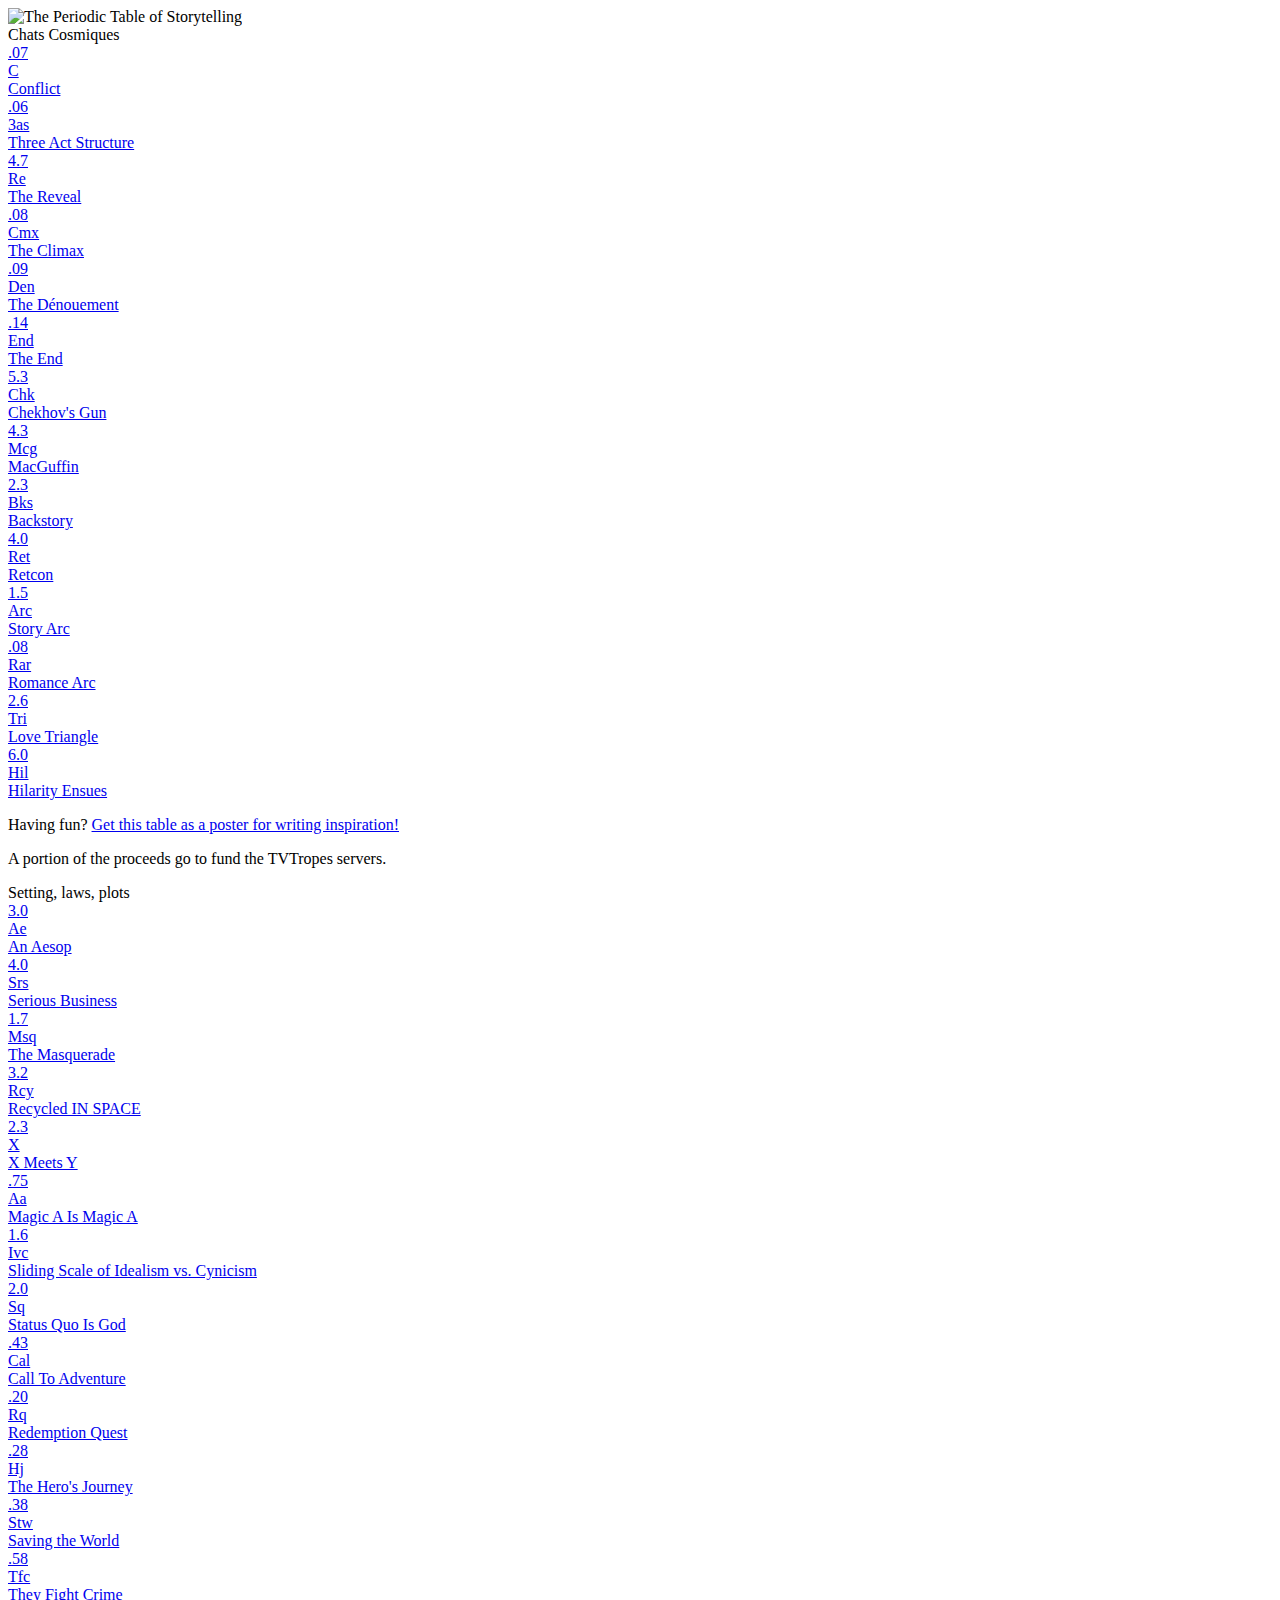
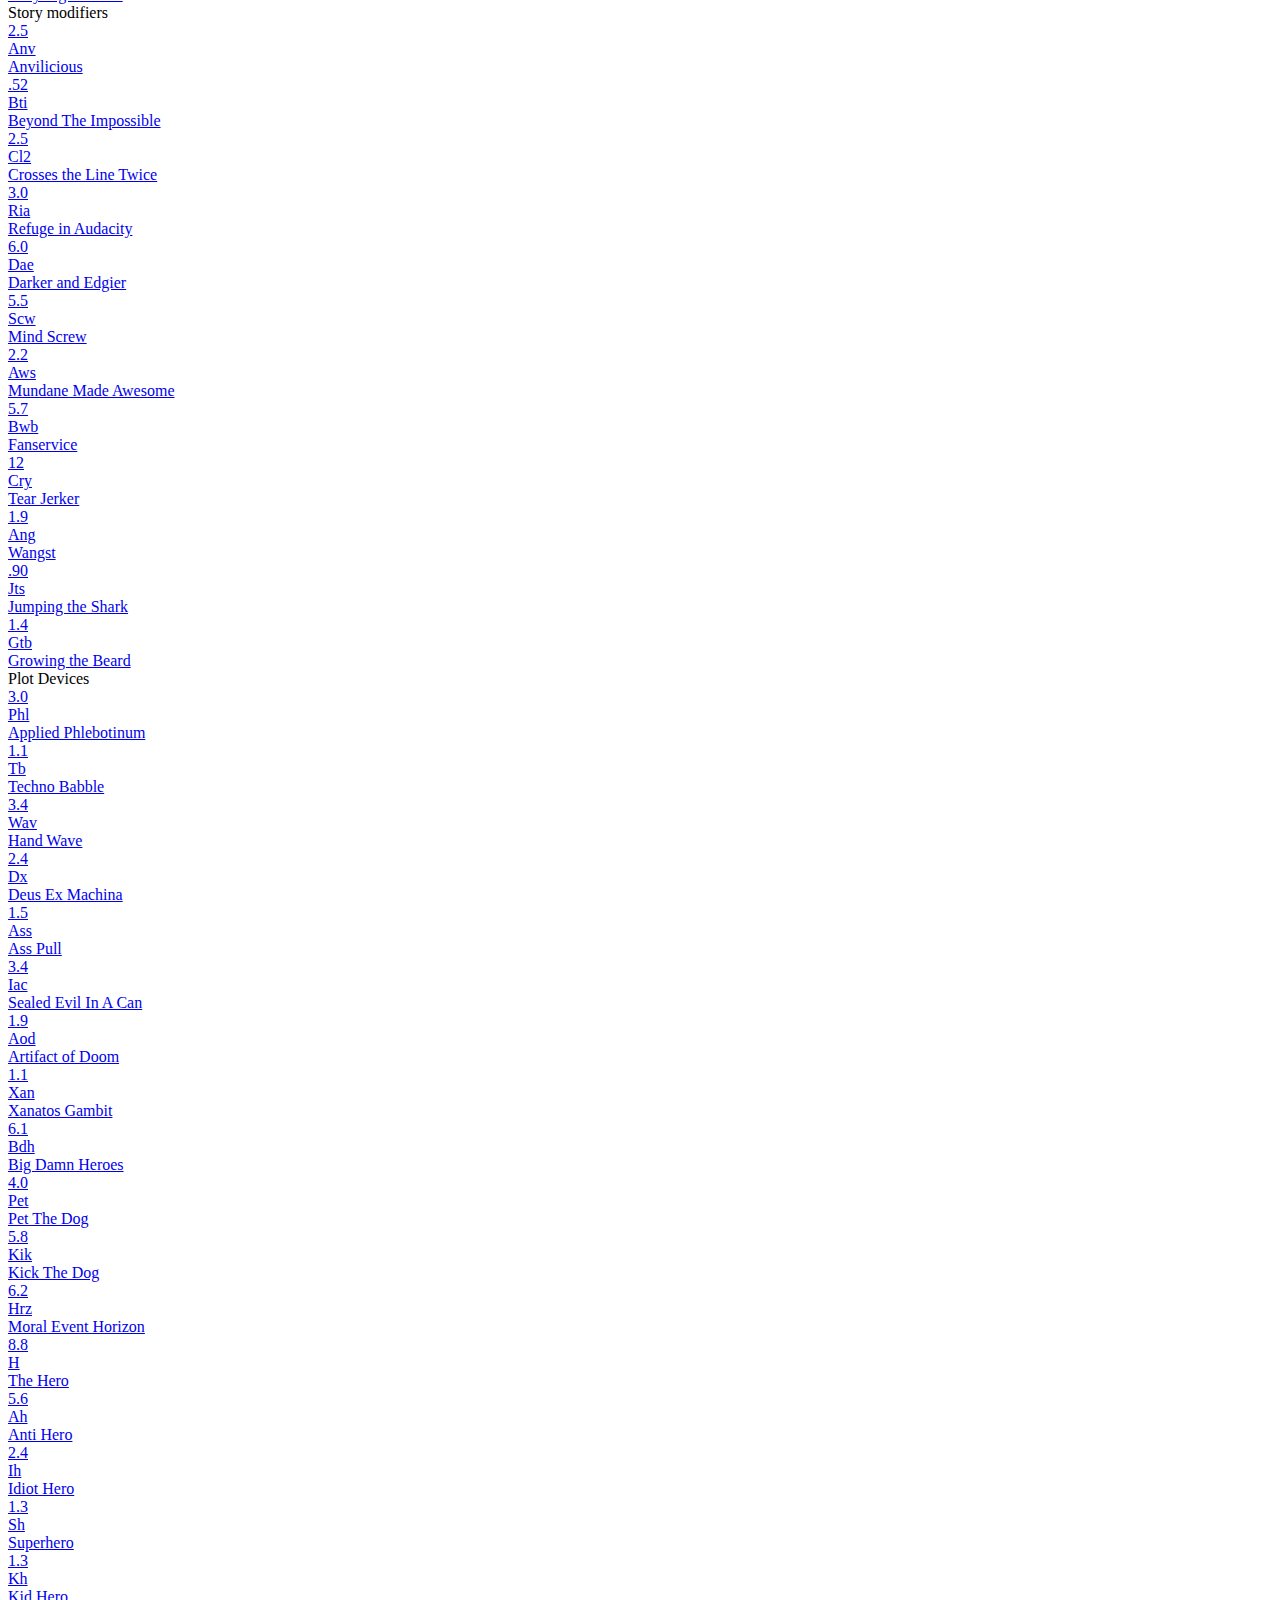
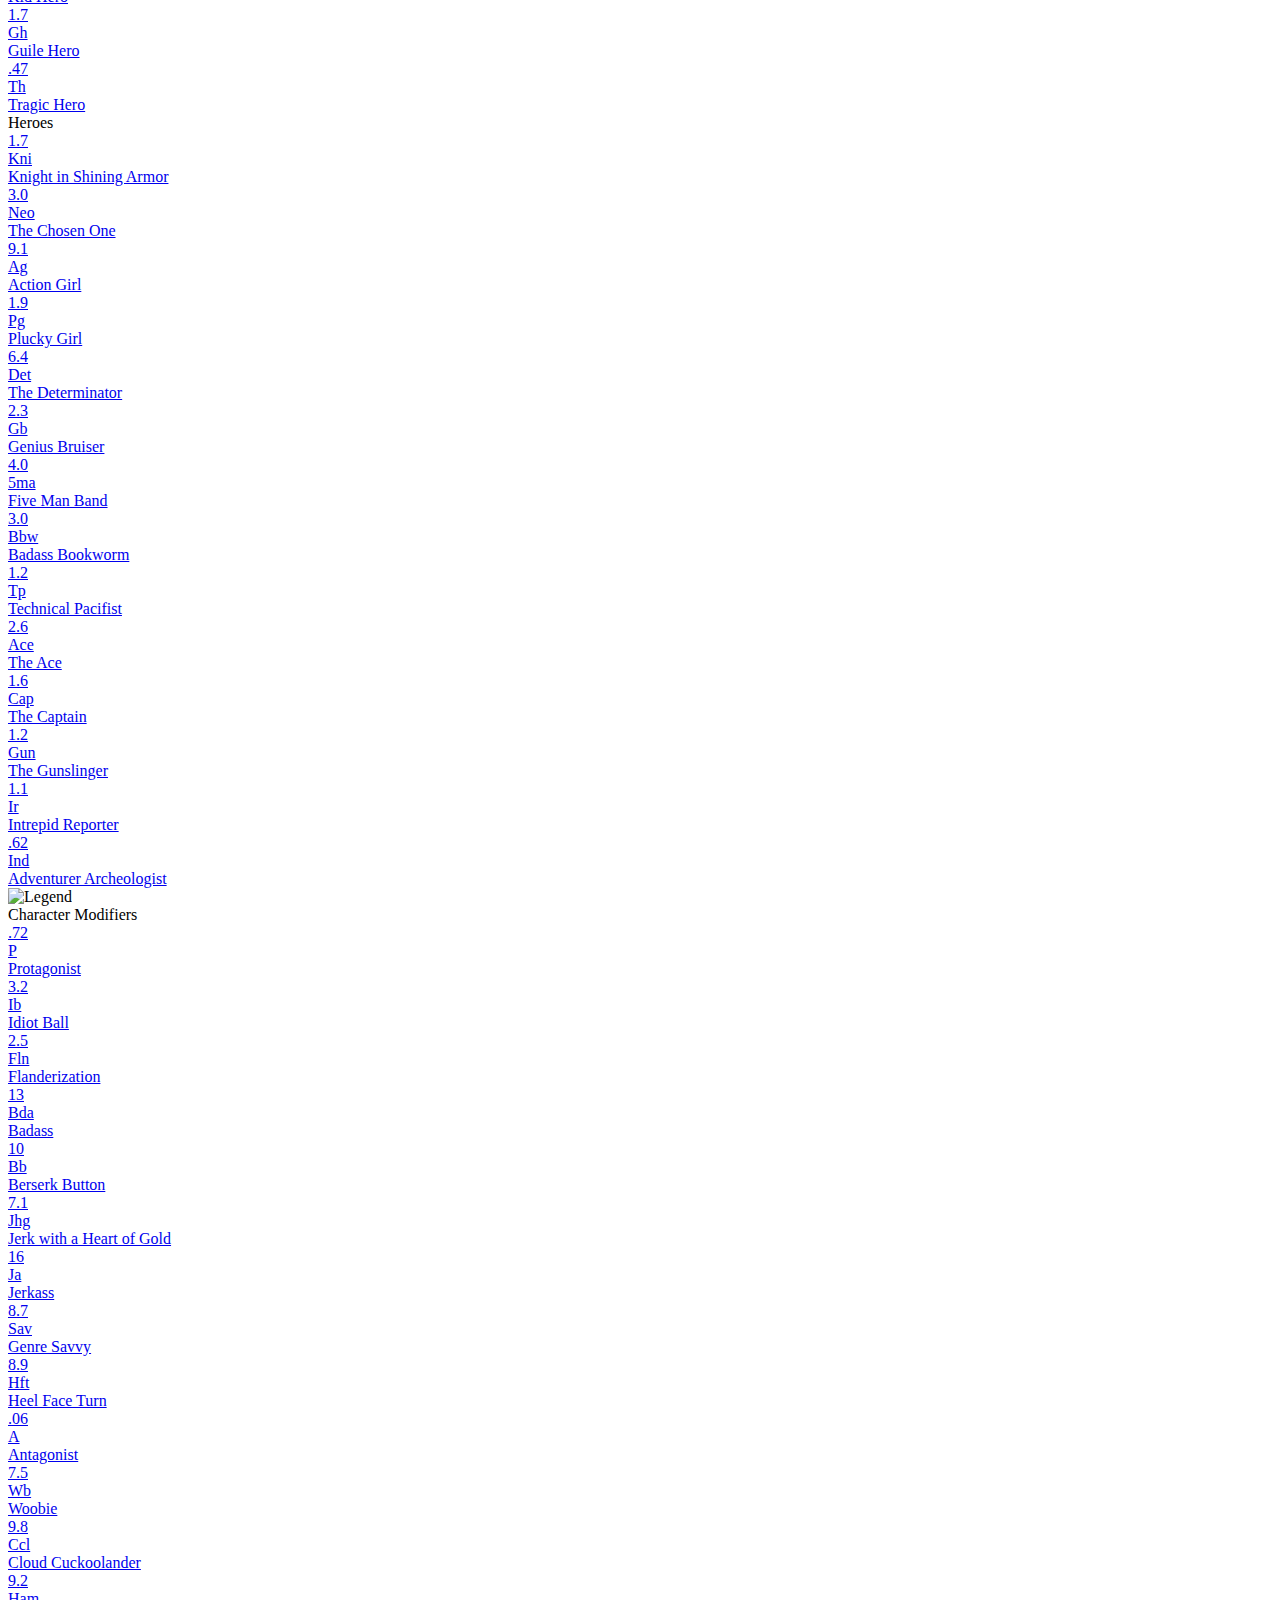
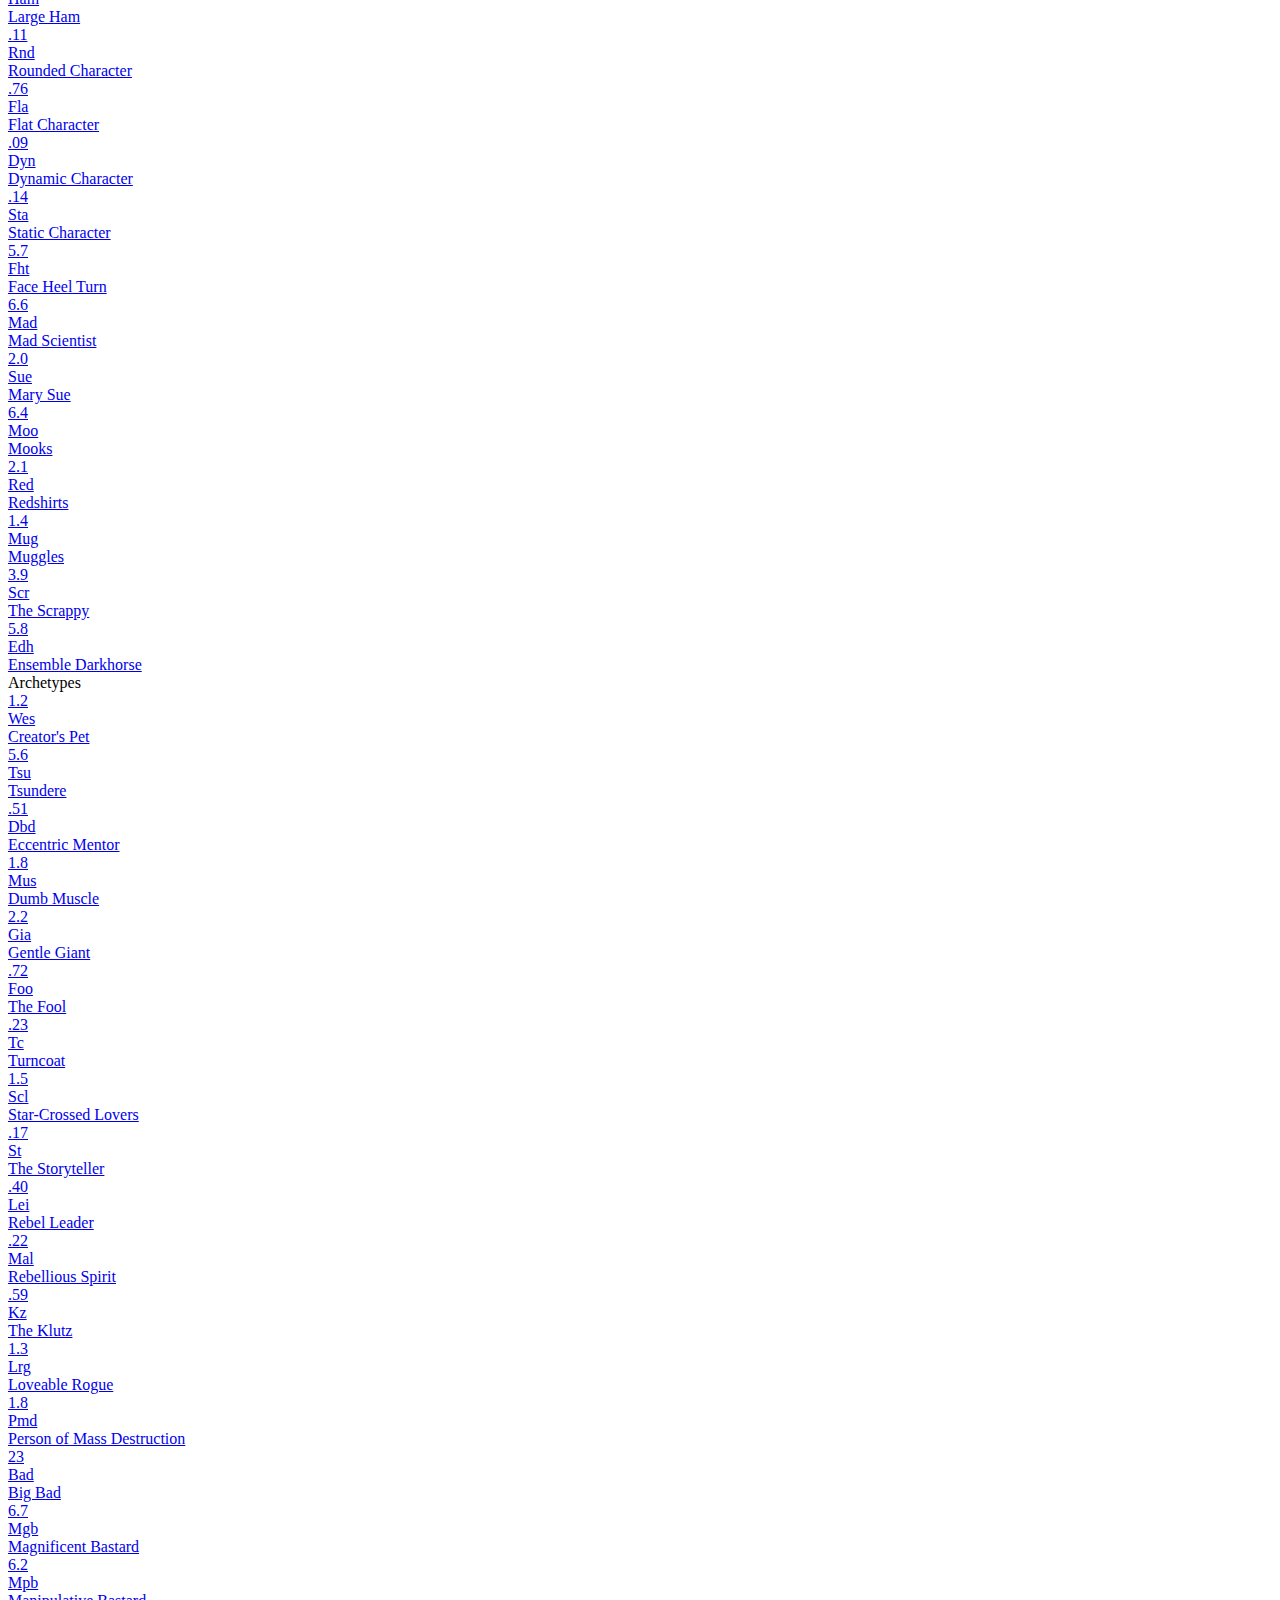
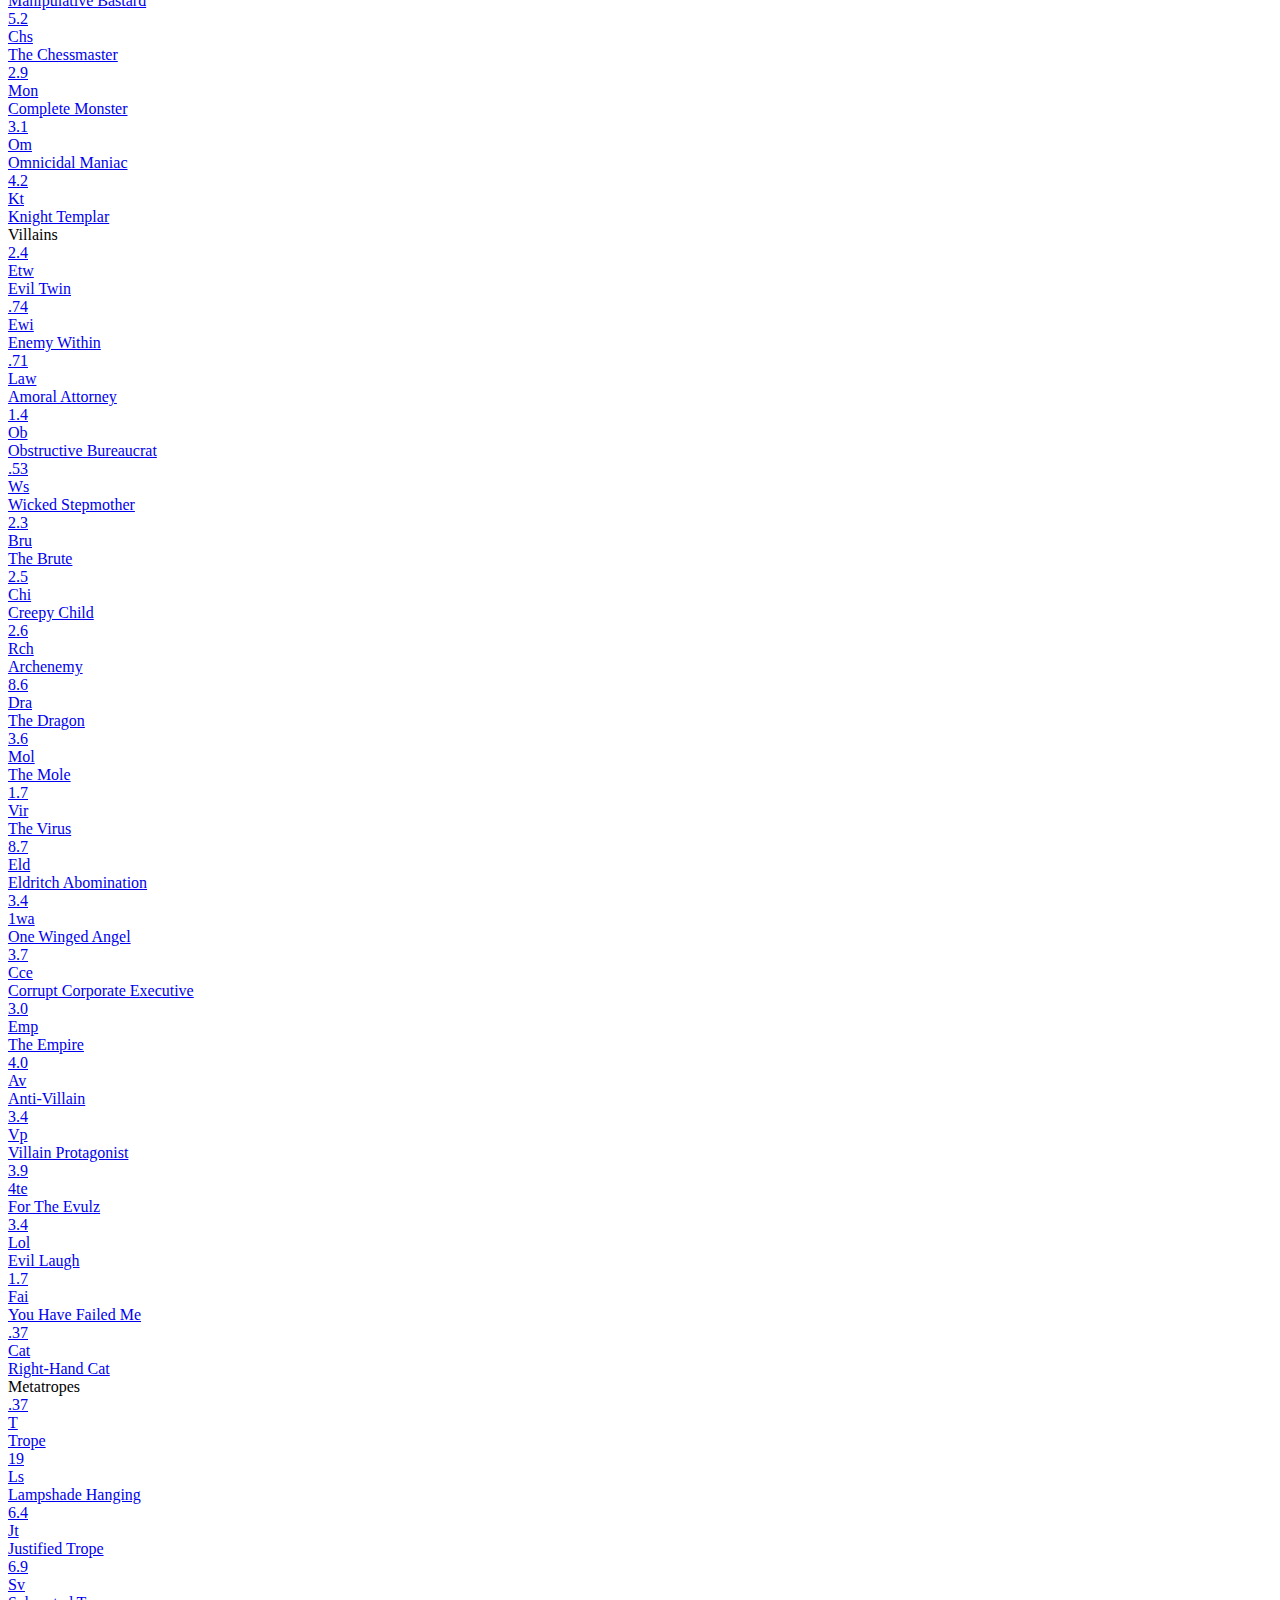
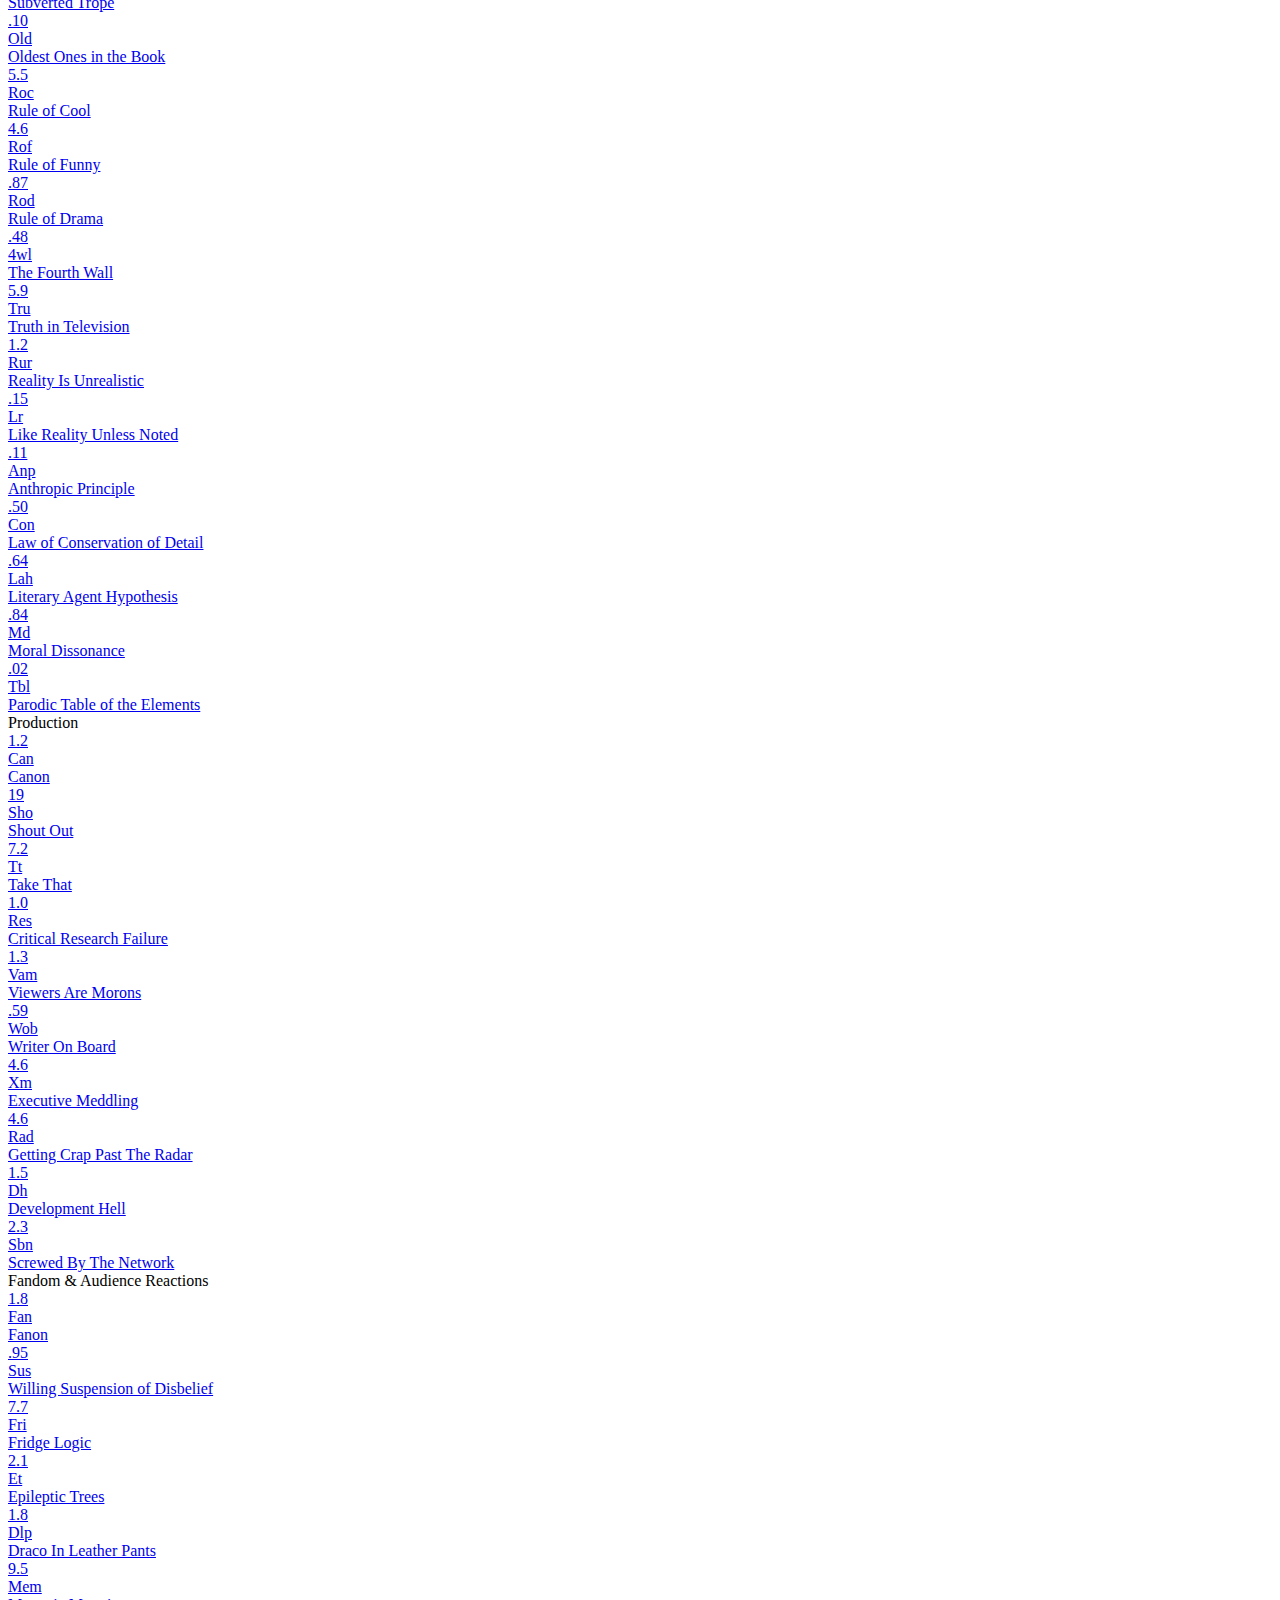
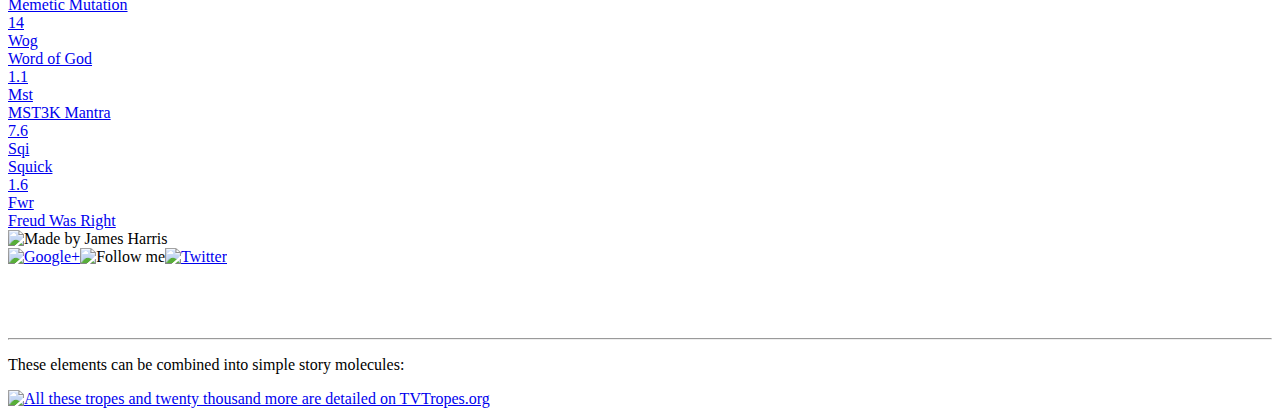
==== index.html @ 6e60e070 "Update index.html" ====
<!doctype html>
<html lang="en">
<head>
	<meta charset="UTF-8">
	<meta name="description" content="trad > The basic building blocks of storytelling. Which elements will you recognize?">
	<meta property="og:title" content="The Periodic Table of Storytelling">
	<meta property="og:site_name" content="Design Through Storytelling">
	<meta property="og:url" content="http://designthroughstorytelling.net/periodic/">
	<meta property="og:description" content="The basic building blocks of storytelling">
	<meta property="og:image" content="http://designthroughstorytelling.net/periodic/img/PToS-thumbnail.png">
	<meta property="og:image" content="http://designthroughstorytelling.net/periodic/img/PToS-thumbnail-large.png">
	<meta property="og:image" content="http://designthroughstorytelling.net/periodic/img/PToS-thumbnail-full.png">
	<meta property="og:image" content="http://designthroughstorytelling.net/periodic/img/PToS-bokeh-4.jpg">
	<meta property="fb:app_id" content="226034674171778">
	<title>Periodic Table of Storytelling</title>
	<link href='http://fonts.googleapis.com/css?family=PT+Sans|Roboto+Condensed' rel='stylesheet' type='text/css'> <!-- link to Google Font collection: http://www.google.com/fonts#UsePlace:use/Collection:PT+Sans|Roboto+Condensed -->
	<link href="style.css" rel="stylesheet" type="text/css">
</head>

<body>

<div id="PToS">
	<div id="chartName">
		<img src="img/title-serifed.png" alt="The Periodic Table of Storytelling">
		<!-- <div id="options">
			<input id="previewSwitch" type="checkbox">
			<label for="previewSwitch">Preview window</label>
			<input id="alignmentCheckbox" type="checkbox">
			<label for="alignmentCheckbox">Are you blocking ads? (affects preview layout)</label>
			<button id="test">Test</button>
		</div> -->
	</div>

	<div class="column" id="column1">
		<div class="emptyHalfCell"><span class="columnLabel">Chats Cosmiques</span></div>
		<a href="http://tvtropes.org/pmwiki/pmwiki.php/Main/Conflict"><div class="cell category01 columnRight" id="C">
				<div class="tropePopularity">.07</div>
				<div class="tropeIdentifier">C</div>
				<div class="tropeName">Conflict</div>
			</div></a>
		<a href="http://tvtropes.org/pmwiki/pmwiki.php/Main/ThreeActStructure"><div class="cell category01">
				<div class="tropePopularity">.06</div>
				<div class="tropeIdentifier">3as</div>
				<div class="tropeName">Three Act Structure</div>
			</div></a>
		<a href="http://tvtropes.org/pmwiki/pmwiki.php/Main/TheReveal"><div class="cell category01">
				<div class="tropePopularity">4.7</div>
				<div class="tropeIdentifier">Re</div>
				<div class="tropeName">The Reveal</div>
			</div></a>
		<a href="http://tvtropes.org/pmwiki/pmwiki.php/Main/TheClimax"><div class="cell category01">
				<div class="tropePopularity">.08</div>
				<div class="tropeIdentifier">Cmx</div>
				<div class="tropeName">The Climax</div>
			</div></a>
		<a href="http://tvtropes.org/pmwiki/pmwiki.php/Main/Denouement"><div class="cell category01">
				<div class="tropePopularity">.09</div>
				<div class="tropeIdentifier">Den</div>
				<div class="tropeName">The Dénouement</div>
			</div></a>
		<a href="http://tvtropes.org/pmwiki/pmwiki.php/Main/TheEnd"><div class="cell category01">
				<div class="tropePopularity">.14</div>
				<div class="tropeIdentifier">End</div>
				<div class="tropeName">The End</div>
			</div></a>
		<a href="http://tvtropes.org/pmwiki/pmwiki.php/Main/ChekhovsGun"><div class="cell category01">
				<div class="tropePopularity">5.3</div>
				<div class="tropeIdentifier">Chk</div>
				<div class="tropeName">Chekhov's Gun</div>
			</div></a>
		<a href="http://tvtropes.org/pmwiki/pmwiki.php/Main/MacGuffin"><div class="cell category01" id="Mcg">
				<div class="tropePopularity">4.3</div>
				<div class="tropeIdentifier">Mcg</div>
				<div class="tropeName">MacGuffin</div>
			</div></a>
		<a href="http://tvtropes.org/pmwiki/pmwiki.php/Main/Backstory"><div class="cell category01">
				<div class="tropePopularity">2.3</div>
				<div class="tropeIdentifier">Bks</div>
				<div class="tropeName">Backstory</div>
			</div></a>
		<a href="http://tvtropes.org/pmwiki/pmwiki.php/Main/Retcon"><div class="cell category01">
				<div class="tropePopularity">4.0</div>
				<div class="tropeIdentifier">Ret</div>
				<div class="tropeName">Retcon</div>
			</div></a>
		<a href="http://tvtropes.org/pmwiki/pmwiki.php/Main/StoryArc"><div class="cell category01">
				<div class="tropePopularity">1.5</div>
				<div class="tropeIdentifier">Arc</div>
				<div class="tropeName">Story Arc</div>
			</div></a>
		<a href="http://tvtropes.org/pmwiki/pmwiki.php/Main/RomanceArc"><div class="cell category01" id="Rar">
				<div class="tropePopularity">.08</div>
				<div class="tropeIdentifier">Rar</div>
				<div class="tropeName">Romance Arc</div>
			</div></a>
		<a href="http://tvtropes.org/pmwiki/pmwiki.php/Main/LoveTriangle"><div class="cell category01">
				<div class="tropePopularity">2.6</div>
				<div class="tropeIdentifier">Tri</div>
				<div class="tropeName">Love Triangle</div>
			</div></a>
		<a href="http://tvtropes.org/pmwiki/pmwiki.php/Main/HilarityEnsues"><div class="cell category01 columnBottom" id="Hil">
				<div class="tropePopularity">6.0</div>
				<div class="tropeIdentifier">Hil</div>
				<div class="tropeName">Hilarity Ensues</div>
			</div></a>
		<div class="posterPlug"><p>Having fun? <a href="http://www.deviantart.com/print/34989580/" title="deviantArt print">Get this table as a poster for writing inspiration!</a></p><p>A portion of the proceeds go to fund the TVTropes servers.</p></div>
	</div>
	<div class="column">
		<div class="emptyHalfCell"></div>
		<div class="emptyCell"><span class="columnLabel">Setting, laws, plots</span></div>
		<a href="http://tvtropes.org/pmwiki/pmwiki.php/Main/AnAesop"><div class="cell category02 columnright" id="Ae">
				<div class="tropePopularity">3.0</div>
				<div class="tropeIdentifier">Ae</div>
				<div class="tropeName">An Aesop</div>
			</div></a>
		<a href="http://tvtropes.org/pmwiki/pmwiki.php/Main/SeriousBusiness"><div class="cell category02">
				<div class="tropePopularity">4.0</div>
				<div class="tropeIdentifier">Srs</div>
				<div class="tropeName">Serious Business</div>
			</div></a>
		<a href="http://tvtropes.org/pmwiki/pmwiki.php/Main/Masquerade"><div class="cell category02">
				<div class="tropePopularity">1.7</div>
				<div class="tropeIdentifier">Msq</div>
				<div class="tropeName">The Masquerade</div>
			</div></a>
		<a href="http://tvtropes.org/pmwiki/pmwiki.php/Main/RecycledINSPACE"><div class="cell category02" id="Rcy">
				<div class="tropePopularity">3.2</div>
				<div class="tropeIdentifier">Rcy</div>
				<div class="tropeName">Recycled IN SPACE</div>
			</div></a>
		<a href="http://tvtropes.org/pmwiki/pmwiki.php/JustForFun/XMeetsY?from=Main.XMeetsY"><div class="cell category02">
				<div class="tropePopularity">2.3</div>
				<div class="tropeIdentifier">X</div>
				<div class="tropeName">X Meets Y</div>
			</div></a>
		<a href="http://tvtropes.org/pmwiki/pmwiki.php/Main/MagicAIsMagicA"><div class="cell category02">
				<div class="tropePopularity">.75</div>
				<div class="tropeIdentifier">Aa</div>
				<div class="tropeName">Magic A Is Magic A</div>
			</div></a>
		<a href="http://tvtropes.org/pmwiki/pmwiki.php/Main/SlidingScaleOfIdealismVersusCynicism"><div class="cell category02">
				<div class="tropePopularity">1.6</div>
				<div class="tropeIdentifier">Ivc</div>
				<div class="tropeName">Sliding Scale of Idealism vs. Cynicism</div>
			</div></a>
		<a href="http://tvtropes.org/pmwiki/pmwiki.php/Main/StatusQuoIsGod"><div class="cell category02" id="Sq">
				<div class="tropePopularity">2.0</div>
				<div class="tropeIdentifier">Sq</div>
				<div class="tropeName">Status Quo Is God</div>
			</div></a>
		<a href="http://tvtropes.org/pmwiki/pmwiki.php/Main/CallToAdventure"><div class="cell category02">
				<div class="tropePopularity">.43</div>
				<div class="tropeIdentifier">Cal</div>
				<div class="tropeName">Call To Adventure</div>
			</div></a>
		<a href="http://tvtropes.org/pmwiki/pmwiki.php/Main/RedemptionQuest"><div class="cell category02" id="Rq">
				<div class="tropePopularity">.20</div>
				<div class="tropeIdentifier">Rq</div>
				<div class="tropeName">Redemption Quest</div>
			</div></a>
		<a href="http://tvtropes.org/pmwiki/pmwiki.php/Main/TheHerosJourney"><div class="cell category02">
				<div class="tropePopularity">.28</div>
				<div class="tropeIdentifier">Hj</div>
				<div class="tropeName">The Hero's Journey</div>
			</div></a>
		<a href="http://tvtropes.org/pmwiki/pmwiki.php/Main/SavingTheWorld"><div class="cell category02" id="Stw">
				<div class="tropePopularity">.38</div>
				<div class="tropeIdentifier">Stw</div>
				<div class="tropeName">Saving the World</div>
			</div></a>
		<a href="http://tvtropes.org/pmwiki/pmwiki.php/Main/TheyFightCrime"><div class="cell category02 columnBottom">
				<div class="tropePopularity">.58</div>
				<div class="tropeIdentifier">Tfc</div>
				<div class="tropeName">They Fight Crime</div>
			</div></a>
	</div>
	<div class="column">
		<div class="emptyHalfCell"></div>
		<div class="emptyCell"></div>
		<div class="emptyCell"><span class="columnLabel">Story modifiers</span></div>
		<a href="http://tvtropes.org/pmwiki/pmwiki.php/Main/Anvilicious"><div class="cell category03">
				<div class="tropePopularity">2.5</div>
				<div class="tropeIdentifier">Anv</div>
				<div class="tropeName">Anvilicious</div>
			</div></a>
		<a href="http://tvtropes.org/pmwiki/pmwiki.php/Main/BeyondTheImpossible"><div class="cell category03" id="Bti">
				<div class="tropePopularity">.52</div>
				<div class="tropeIdentifier">Bti</div>
				<div class="tropeName">Beyond The Impossible</div>
			</div></a>
		<a href="http://tvtropes.org/pmwiki/pmwiki.php/Main/CrossesTheLineTwice"><div class="cell category03">
				<div class="tropePopularity">2.5</div>
				<div class="tropeIdentifier">Cl2</div>
				<div class="tropeName">Crosses the Line Twice</div>
			</div></a>
		<a href="http://tvtropes.org/pmwiki/pmwiki.php/Main/RefugeInAudacity"><div class="cell category03">
				<div class="tropePopularity">3.0</div>
				<div class="tropeIdentifier">Ria</div>
				<div class="tropeName">Refuge in Audacity</div>
			</div></a>
		<a href="http://tvtropes.org/pmwiki/pmwiki.php/Main/DarkerAndEdgier"><div class="cell category03">
				<div class="tropePopularity">6.0</div>
				<div class="tropeIdentifier">Dae</div>
				<div class="tropeName">Darker and Edgier</div>
			</div></a>
		<a href="http://tvtropes.org/pmwiki/pmwiki.php/Main/MindScrew"><div class="cell category03">
				<div class="tropePopularity">5.5</div>
				<div class="tropeIdentifier">Scw</div>
				<div class="tropeName">Mind Screw</div>
			</div></a>
		<a href="http://tvtropes.org/pmwiki/pmwiki.php/Main/MundaneMadeAwesome"><div class="cell category03">
				<div class="tropePopularity">2.2</div>
				<div class="tropeIdentifier">Aws</div>
				<div class="tropeName">Mundane Made Awesome</div>
			</div></a>
		<a href="http://tvtropes.org/pmwiki/pmwiki.php/Main/Fanservice"><div class="cell category03" id="Bwb">
				<div class="tropePopularity">5.7</div>
				<div class="tropeIdentifier">Bwb</div>
				<div class="tropeName">Fanservice</div>
			</div></a>
		<a href="http://tvtropes.org/pmwiki/pmwiki.php/Main/TearJerker"><div class="cell category03">
				<div class="tropePopularity">12</div>
				<div class="tropeIdentifier">Cry</div>
				<div class="tropeName">Tear Jerker</div>
			</div></a>
		<a href="http://tvtropes.org/pmwiki/pmwiki.php/Main/Wangst"><div class="cell category03">
				<div class="tropePopularity">1.9</div>
				<div class="tropeIdentifier">Ang</div>
				<div class="tropeName">Wangst</div>
			</div></a>
		<a href="http://tvtropes.org/pmwiki/pmwiki.php/Main/JumpingTheShark"><div class="cell category03">
				<div class="tropePopularity">.90</div>
				<div class="tropeIdentifier">Jts</div>
				<div class="tropeName">Jumping the Shark</div>
			</div></a>
		<a href="http://tvtropes.org/pmwiki/pmwiki.php/Main/GrowingTheBeard"><div class="cell category03 columnBottom">
				<div class="tropePopularity">1.4</div>
				<div class="tropeIdentifier">Gtb</div>
				<div class="tropeName">Growing the Beard</div>
			</div></a>
	</div>
	<div class="column">
		<div class="emptyHalfCell"></div>
		<div class="emptyCell"></div>
		<div class="emptyCell"><span class="columnLabel">Plot Devices</span></div>
		<a href="http://tvtropes.org/pmwiki/pmwiki.php/Main/AppliedPhlebotinum"><div class="cell category04 columnRight">
				<div class="tropePopularity">3.0</div>
				<div class="tropeIdentifier">Phl</div>
				<div class="tropeName">Applied Phlebotinum</div>
			</div></a>
		<a href="http://tvtropes.org/pmwiki/pmwiki.php/Main/TechnoBabble"><div class="cell category04 columnRight">
				<div class="tropePopularity">1.1</div>
				<div class="tropeIdentifier">Tb</div>
				<div class="tropeName">Techno Babble</div>
			</div></a>
		<a href="http://tvtropes.org/pmwiki/pmwiki.php/Main/HandWave"><div class="cell category04 columnRight">
				<div class="tropePopularity">3.4</div>
				<div class="tropeIdentifier">Wav</div>
				<div class="tropeName">Hand Wave</div>
			</div></a>
		<a href="http://tvtropes.org/pmwiki/pmwiki.php/Main/DeusExMachina"><div class="cell category04 columnRight">
				<div class="tropePopularity">2.4</div>
				<div class="tropeIdentifier">Dx</div>
				<div class="tropeName">Deus Ex Machina</div>
			</div></a>
		<a href="http://tvtropes.org/pmwiki/pmwiki.php/Main/AssPull"><div class="cell category04 columnRight">
				<div class="tropePopularity">1.5</div>
				<div class="tropeIdentifier">Ass</div>
				<div class="tropeName">Ass Pull</div>
			</div></a>
		<a href="http://tvtropes.org/pmwiki/pmwiki.php/Main/SealedEvilInACan"><div class="cell category04" id="Iac">
				<div class="tropePopularity">3.4</div>
				<div class="tropeIdentifier">Iac</div>
				<div class="tropeName">Sealed Evil In A Can</div>
			</div></a>
		<a href="http://tvtropes.org/pmwiki/pmwiki.php/Main/ArtifactOfDoom"><div class="cell category04">
				<div class="tropePopularity">1.9</div>
				<div class="tropeIdentifier">Aod</div>
				<div class="tropeName">Artifact of Doom</div>
			</div></a>
		<a href="http://tvtropes.org/pmwiki/pmwiki.php/Main/XanatosGambit"><div class="cell category04" id="Xan">
				<div class="tropePopularity">1.1</div>
				<div class="tropeIdentifier">Xan</div>
				<div class="tropeName">Xanatos Gambit</div>
			</div></a>
		<a href="http://tvtropes.org/pmwiki/pmwiki.php/Main/BigDamnHeroes"><div class="cell category04">
				<div class="tropePopularity">6.1</div>
				<div class="tropeIdentifier">Bdh</div>
				<div class="tropeName">Big Damn Heroes</div>
			</div></a>
		<a href="http://tvtropes.org/pmwiki/pmwiki.php/Main/PetTheDog"><div class="cell category04">
				<div class="tropePopularity">4.0</div>
				<div class="tropeIdentifier">Pet</div>
				<div class="tropeName">Pet The Dog</div>
			</div></a>
		<a href="http://tvtropes.org/pmwiki/pmwiki.php/Main/KickTheDog"><div class="cell category04">
				<div class="tropePopularity">5.8</div>
				<div class="tropeIdentifier">Kik</div>
				<div class="tropeName">Kick The Dog</div>
			</div></a>
		<a href="http://tvtropes.org/pmwiki/pmwiki.php/Main/MoralEventHorizon"><div class="cell category04 columnBottom">
				<div class="tropePopularity">6.2</div>
				<div class="tropeIdentifier">Hrz</div>
				<div class="tropeName">Moral Event Horizon</div>
			</div></a>
	</div>
	<div class="column">
		<div class="emptyHalfCell"></div>
		<div class="emptyCell"></div>
		<div class="emptyCell"></div>
		<div class="emptyCell"></div>
		<div class="emptyCell"></div>
		<div class="emptyCell"></div>
		<div class="emptyCell"></div>
		<div class="emptyCell"></div>
		<a href="http://tvtropes.org/pmwiki/pmwiki.php/Main/TheHero"><div class="cell category05" id="H">
				<div class="tropePopularity">8.8</div>
				<div class="tropeIdentifier">H</div>
				<div class="tropeName">The Hero</div>
			</div></a>
		<a href="http://tvtropes.org/pmwiki/pmwiki.php/Main/AntiHero"><div class="cell category05" id="Ah">
				<div class="tropePopularity">5.6</div>
				<div class="tropeIdentifier">Ah</div>
				<div class="tropeName">Anti Hero</div>
			</div></a>
		<a href="http://tvtropes.org/pmwiki/pmwiki.php/Main/IdiotHero"><div class="cell category05" id="Ih">
				<div class="tropePopularity">2.4</div>
				<div class="tropeIdentifier">Ih</div>
				<div class="tropeName">Idiot Hero</div>
			</div></a>
		<a href="http://tvtropes.org/pmwiki/pmwiki.php/Main/Superhero"><div class="cell category05">
				<div class="tropePopularity">1.3</div>
				<div class="tropeIdentifier">Sh</div>
				<div class="tropeName">Superhero</div>
			</div></a>
		<a href="http://tvtropes.org/pmwiki/pmwiki.php/Main/KidHero"><div class="cell category05" id="Kh">
				<div class="tropePopularity">1.3</div>
				<div class="tropeIdentifier">Kh</div>
				<div class="tropeName">Kid Hero</div>
			</div></a>
		<a href="http://tvtropes.org/pmwiki/pmwiki.php/Main/GuileHero"><div class="cell category05" id="Gh">
				<div class="tropePopularity">1.7</div>
				<div class="tropeIdentifier">Gh</div>
				<div class="tropeName">Guile Hero</div>
			</div></a>
		<a href="http://tvtropes.org/pmwiki/pmwiki.php/Main/TragicHero"><div class="cell category05 columnBottom">
				<div class="tropePopularity">.47</div>
				<div class="tropeIdentifier">Th</div>
				<div class="tropeName">Tragic Hero</div>
			</div></a>
	</div>
	<div class="column">
		<div class="emptyHalfCell"></div>
		<div class="emptyCell"></div>
		<div class="emptyCell"></div>
		<div class="emptyCell"></div>
		<div class="emptyCell"></div>
		<div class="emptyCell"></div>
		<div class="emptyCell"></div>
		<div class="emptyCell"><span class="columnLabel">Heroes</span></div>
		<a href="http://tvtropes.org/pmwiki/pmwiki.php/Main/KnightInShiningArmor"><div class="cell category05">
				<div class="tropePopularity">1.7</div>
				<div class="tropeIdentifier">Kni</div>
				<div class="tropeName">Knight in Shining Armor</div>
			</div></a>
		<a href="http://tvtropes.org/pmwiki/pmwiki.php/Main/TheChosenOne"><div class="cell category05" id="Neo">
				<div class="tropePopularity">3.0</div>
				<div class="tropeIdentifier">Neo</div>
				<div class="tropeName">The Chosen One</div>
			</div></a>
		<a href="http://tvtropes.org/pmwiki/pmwiki.php/Main/ActionGirl"><div class="cell category05" id="Ag">
				<div class="tropePopularity">9.1</div>
				<div class="tropeIdentifier">Ag</div>
				<div class="tropeName">Action Girl</div>
			</div></a>
		<a href="http://tvtropes.org/pmwiki/pmwiki.php/Main/PluckyGirl"><div class="cell category05">
				<div class="tropePopularity">1.9</div>
				<div class="tropeIdentifier">Pg</div>
				<div class="tropeName">Plucky Girl</div>
			</div></a>
		<a href="http://tvtropes.org/pmwiki/pmwiki.php/Main/Determinator"><div class="cell category05" id="Det">
				<div class="tropePopularity">6.4</div>
				<div class="tropeIdentifier">Det</div>
				<div class="tropeName">The Determinator</div>
			</div></a>
		<a href="http://tvtropes.org/pmwiki/pmwiki.php/Main/GeniusBruiser"><div class="cell category05">
				<div class="tropePopularity">2.3</div>
				<div class="tropeIdentifier">Gb</div>
				<div class="tropeName">Genius Bruiser</div>
			</div></a>
		<a href="http://tvtropes.org/pmwiki/pmwiki.php/Main/FiveManBand"><div class="cell category05 columnBottom" id="5ma">
				<div class="tropePopularity">4.0</div>
				<div class="tropeIdentifier">5ma</div>
				<div class="tropeName">Five Man Band</div>
			</div></a>
	</div>
	<div class="column">
		<div class="emptyHalfCell"></div>
		<div class="emptyCell"></div>
		<div class="emptyCell"></div>
		<div class="emptyCell"></div>
		<div class="emptyCell"></div>
		<div class="emptyCell"></div>
		<div class="emptyCell"></div>
		<div class="emptyCell"></div>
		<a href="http://tvtropes.org/pmwiki/pmwiki.php/Main/BadassBookworm"><div class="cell category05" id="Bbw">
				<div class="tropePopularity">3.0</div>
				<div class="tropeIdentifier">Bbw</div>
				<div class="tropeName">Badass Bookworm</div>
			</div></a>
		<a href="http://tvtropes.org/pmwiki/pmwiki.php/Main/TechnicalPacifist"><div class="cell category05">
				<div class="tropePopularity">1.2</div>
				<div class="tropeIdentifier">Tp</div>
				<div class="tropeName">Technical Pacifist</div>
			</div></a>
		<a href="http://tvtropes.org/pmwiki/pmwiki.php/Main/TheAce"><div class="cell category05">
				<div class="tropePopularity">2.6</div>
				<div class="tropeIdentifier">Ace</div>
				<div class="tropeName">The Ace</div>
			</div></a>
		<a href="http://tvtropes.org/pmwiki/pmwiki.php/Main/TheCaptain"><div class="cell category05">
				<div class="tropePopularity">1.6</div>
				<div class="tropeIdentifier">Cap</div>
				<div class="tropeName">The Captain</div>
			</div></a>
		<a href="http://tvtropes.org/pmwiki/pmwiki.php/Main/TheGunslinger"><div class="cell category05">
				<div class="tropePopularity">1.2</div>
				<div class="tropeIdentifier">Gun</div>
				<div class="tropeName">The Gunslinger</div>
			</div></a>
		<a href="http://tvtropes.org/pmwiki/pmwiki.php/Main/IntrepidReporter"><div class="cell category05">
				<div class="tropePopularity">1.1</div>
				<div class="tropeIdentifier">Ir</div>
				<div class="tropeName">Intrepid Reporter</div>
			</div></a>
		<a href="http://tvtropes.org/pmwiki/pmwiki.php/Main/AdventurerArchaeologist"><div class="cell category05 columnBottom">
				<div class="tropePopularity">.62</div>
				<div class="tropeIdentifier">Ind</div>
				<div class="tropeName">Adventurer Archeologist</div>
			</div></a>
	</div>
	<div class="column">
		<div class="emptyHalfCell"></div>
		<div class="emptyCell"></div>
		<div class="emptyCell"></div>
		<div class="legend"><img src="img/legend.png" alt="Legend"></div>
		<div class="emptyCell"><span class="twoColumnLabel">Character Modifiers</span></div>
		<a href="http://tvtropes.org/pmwiki/pmwiki.php/Main/TheProtagonist"><div class="cell category06">
				<div class="tropePopularity">.72</div>
				<div class="tropeIdentifier">P</div>
				<div class="tropeName">Protagonist</div>
			</div></a>
		<a href="http://tvtropes.org/pmwiki/pmwiki.php/Main/IdiotBall"><div class="cell category06">
				<div class="tropePopularity">3.2</div>
				<div class="tropeIdentifier">Ib</div>
				<div class="tropeName">Idiot Ball</div>
			</div></a>
		<a href="http://tvtropes.org/pmwiki/pmwiki.php/Main/Flanderization"><div class="cell category06">
				<div class="tropePopularity">2.5</div>
				<div class="tropeIdentifier">Fln</div>
				<div class="tropeName">Flanderization</div>
			</div></a>
		<a href="http://tvtropes.org/pmwiki/pmwiki.php/Main/Badass"><div class="cell category06">
				<div class="tropePopularity">13</div>
				<div class="tropeIdentifier">Bda</div>
				<div class="tropeName">Badass</div>
			</div></a>
		<a href="http://tvtropes.org/pmwiki/pmwiki.php/Main/BerserkButton"><div class="cell category06">
				<div class="tropePopularity">10</div>
				<div class="tropeIdentifier">Bb</div>
				<div class="tropeName">Berserk Button</div>
			</div></a>
		<a href="http://tvtropes.org/pmwiki/pmwiki.php/Main/JerkWithAHeartOfGold"><div class="cell category06">
				<div class="tropePopularity">7.1</div>
				<div class="tropeIdentifier">Jhg</div>
				<div class="tropeName">Jerk with a Heart of Gold</div>
			</div></a>
		<a href="http://tvtropes.org/pmwiki/pmwiki.php/Main/Jerkass"><div class="cell category06">
				<div class="tropePopularity">16</div>
				<div class="tropeIdentifier">Ja</div>
				<div class="tropeName">Jerkass</div>
			</div></a>
		<a href="http://tvtropes.org/pmwiki/pmwiki.php/Main/GenreSavvy"><div class="cell category06">
				<div class="tropePopularity">8.7</div>
				<div class="tropeIdentifier">Sav</div>
				<div class="tropeName">Genre Savvy</div>
			</div></a>
		<a href="http://tvtropes.org/pmwiki/pmwiki.php/Main/HeelFaceTurn"><div class="cell category06 columnBottom" id="Hft">
				<div class="tropePopularity">8.9</div>
				<div class="tropeIdentifier">Hft</div>
				<div class="tropeName">Heel Face Turn</div>
			</div></a>
	</div>
	<div class="column">
		<div class="emptyHalfCell"></div>
		<div class="emptyCell"></div>
		<div class="emptyCell"></div>
		<div class="emptyCell"></div>
		<div class="emptyCell"></div>
		<div class="emptyCell"></div>
		<div class="emptyCell"></div>
		<a href="http://tvtropes.org/pmwiki/pmwiki.php/Main/TheAntagonist"><div class="cell category06 columnRight">
				<div class="tropePopularity">.06</div>
				<div class="tropeIdentifier">A</div>
				<div class="tropeName">Antagonist</div>
			</div></a>
		<a href="http://tvtropes.org/pmwiki/pmwiki.php/Main/TheWoobie"><div class="cell category06" id="Wb">
				<div class="tropePopularity">7.5</div>
				<div class="tropeIdentifier">Wb</div>
				<div class="tropeName">Woobie</div>
			</div></a>
		<a href="http://tvtropes.org/pmwiki/pmwiki.php/Main/CloudCuckooLander"><div class="cell category06" id="Ccl">
				<div class="tropePopularity">9.8</div>
				<div class="tropeIdentifier">Ccl</div>
				<div class="tropeName">Cloud Cuckoolander</div>
			</div></a>
		<a href="http://tvtropes.org/pmwiki/pmwiki.php/Main/LargeHam"><div class="cell category06" id="Ham">
				<div class="tropePopularity">9.2</div>
				<div class="tropeIdentifier">Ham</div>
				<div class="tropeName">Large Ham</div>
			</div></a>
		<a href="http://tvtropes.org/pmwiki/pmwiki.php/Main/RoundedCharacter"><div class="cell category06">
				<div class="tropePopularity">.11</div>
				<div class="tropeIdentifier">Rnd</div>
				<div class="tropeName">Rounded Character</div>
			</div></a>
		<a href="http://tvtropes.org/pmwiki/pmwiki.php/Main/FlatCharacter"><div class="cell category06">
				<div class="tropePopularity">.76</div>
				<div class="tropeIdentifier">Fla</div>
				<div class="tropeName">Flat Character</div>
			</div></a>
		<a href="http://tvtropes.org/pmwiki/pmwiki.php/Main/DynamicCharacter"><div class="cell category06" id="Dyn">
				<div class="tropePopularity">.09</div>
				<div class="tropeIdentifier">Dyn</div>
				<div class="tropeName">Dynamic Character</div>
			</div></a>
		<a href="http://tvtropes.org/pmwiki/pmwiki.php/Main/StaticCharacter"><div class="cell category06" id="Sta">
				<div class="tropePopularity">.14</div>
				<div class="tropeIdentifier">Sta</div>
				<div class="tropeName">Static Character</div>
			</div></a>
		<a href="http://tvtropes.org/pmwiki/pmwiki.php/Main/FaceHeelTurn"><div class="cell category06 columnBottomRight">
				<div class="tropePopularity">5.7</div>
				<div class="tropeIdentifier">Fht</div>
				<div class="tropeName">Face Heel Turn</div>
			</div></a>
	</div>
	<div class="column">
		<div class="emptyHalfCell"></div>
		<div class="emptyCell"></div>
		<div class="emptyCell"></div>
		<div class="emptyCell"></div>
		<div class="emptyCell"></div>
		<div class="emptyCell"></div>
		<div class="emptyCell"></div>
		<div class="emptyCell"></div>
		<a href="http://tvtropes.org/pmwiki/pmwiki.php/Main/MadScientist"><div class="cell category07" id="Mad">
				<div class="tropePopularity">6.6</div>
				<div class="tropeIdentifier">Mad</div>
				<div class="tropeName">Mad Scientist</div>
			</div></a>
		<a href="http://tvtropes.org/pmwiki/pmwiki.php/Main/MarySue"><div class="cell category07">
				<div class="tropePopularity">2.0</div>
				<div class="tropeIdentifier">Sue</div>
				<div class="tropeName">Mary Sue</div>
			</div></a>
		<a href="http://tvtropes.org/pmwiki/pmwiki.php/Main/Mooks"><div class="cell category07">
				<div class="tropePopularity">6.4</div>
				<div class="tropeIdentifier">Moo</div>
				<div class="tropeName">Mooks</div>
			</div></a>
		<a href="http://tvtropes.org/pmwiki/pmwiki.php/Main/RedShirt"><div class="cell category07">
				<div class="tropePopularity">2.1</div>
				<div class="tropeIdentifier">Red</div>
				<div class="tropeName">Redshirts</div>
			</div></a>
		<a href="http://tvtropes.org/pmwiki/pmwiki.php/Main/Muggles"><div class="cell category07">
				<div class="tropePopularity">1.4</div>
				<div class="tropeIdentifier">Mug</div>
				<div class="tropeName">Muggles</div>
			</div></a>
		<a href="http://tvtropes.org/pmwiki/pmwiki.php/Main/TheScrappy"><div class="cell category07">
				<div class="tropePopularity">3.9</div>
				<div class="tropeIdentifier">Scr</div>
				<div class="tropeName">The Scrappy</div>
			</div></a>
		<a href="http://tvtropes.org/pmwiki/pmwiki.php/Main/EnsembleDarkhorse"><div class="cell category07 columnBottom">
				<div class="tropePopularity">5.8</div>
				<div class="tropeIdentifier">Edh</div>
				<div class="tropeName">Ensemble Darkhorse</div>
			</div></a>
	</div>
	<div class="column">
		<div class="emptyHalfCell"></div>
		<div class="emptyCell"></div>
		<div class="emptyCell"></div>
		<div class="emptyCell"></div>
		<div class="emptyCell"></div>
		<div class="emptyCell"></div>
		<div class="emptyCell"></div>
		<div class="emptyCell"><span class="columnLabel">Archetypes</span></div>
		<a href="http://tvtropes.org/pmwiki/pmwiki.php/Main/CreatorsPet"><div class="cell category07">
				<div class="tropePopularity">1.2</div>
				<div class="tropeIdentifier">Wes</div>
				<div class="tropeName">Creator's Pet</div>
			</div></a>
		<a href="http://tvtropes.org/pmwiki/pmwiki.php/Main/Tsundere"><div class="cell category07">
				<div class="tropePopularity">5.6</div>
				<div class="tropeIdentifier">Tsu</div>
				<div class="tropeName">Tsundere</div>
			</div></a>
		<a href="http://tvtropes.org/pmwiki/pmwiki.php/Main/EccentricMentor"><div class="cell category07">
				<div class="tropePopularity">.51</div>
				<div class="tropeIdentifier">Dbd</div>
				<div class="tropeName">Eccentric Mentor</div>
			</div></a>
		<a href="http://tvtropes.org/pmwiki/pmwiki.php/Main/DumbMuscle"><div class="cell category07">
				<div class="tropePopularity">1.8</div>
				<div class="tropeIdentifier">Mus</div>
				<div class="tropeName">Dumb Muscle</div>
			</div></a>
		<a href="http://tvtropes.org/pmwiki/pmwiki.php/Main/GentleGiant"><div class="cell category07">
				<div class="tropePopularity">2.2</div>
				<div class="tropeIdentifier">Gia</div>
				<div class="tropeName">Gentle Giant</div>
			</div></a>
		<a href="http://tvtropes.org/pmwiki/pmwiki.php/Main/TheFool"><div class="cell category07">
				<div class="tropePopularity">.72</div>
				<div class="tropeIdentifier">Foo</div>
				<div class="tropeName">The Fool</div>
			</div></a>
		<a href="http://tvtropes.org/pmwiki/pmwiki.php/Main/Turncoat"><div class="cell category07 columnBottom">
				<div class="tropePopularity">.23</div>
				<div class="tropeIdentifier">Tc</div>
				<div class="tropeName">Turncoat</div>
			</div></a>
	</div>
	<div class="column">
		<div class="emptyHalfCell"></div>
		<div class="emptyCell"></div>
		<div class="emptyCell"></div>
		<div class="emptyCell"></div>
		<div class="emptyCell"></div>
		<div class="emptyCell"></div>
		<a href="http://tvtropes.org/pmwiki/pmwiki.php/Main/StarCrossedLovers"><div class="cell category07">
				<div class="tropePopularity">1.5</div>
				<div class="tropeIdentifier">Scl</div>
				<div class="tropeName">Star-Crossed Lovers</div>
			</div></a>
		<a href="http://tvtropes.org/pmwiki/pmwiki.php/Main/TheStoryteller"><div class="cell category07">
				<div class="tropePopularity">.17</div>
				<div class="tropeIdentifier">St</div>
				<div class="tropeName">The Storyteller</div>
			</div></a>
		<a href="http://tvtropes.org/pmwiki/pmwiki.php/Main/RebelLeader"><div class="cell category07">
				<div class="tropePopularity">.40</div>
				<div class="tropeIdentifier">Lei</div>
				<div class="tropeName">Rebel Leader</div>
			</div></a>
		<a href="http://tvtropes.org/pmwiki/pmwiki.php/Main/RebelliousSpirit"><div class="cell category07" id="Mal">
				<div class="tropePopularity">.22</div>
				<div class="tropeIdentifier">Mal</div>
				<div class="tropeName">Rebellious Spirit</div>
			</div></a>
		<a href="http://tvtropes.org/pmwiki/pmwiki.php/Main/TheKlutz"><div class="cell category07">
				<div class="tropePopularity">.59</div>
				<div class="tropeIdentifier">Kz</div>
				<div class="tropeName">The Klutz</div>
			</div></a>
		<a href="http://tvtropes.org/pmwiki/pmwiki.php/Main/LoveableRogue"><div class="cell category07" id="Lrg">
				<div class="tropePopularity">1.3</div>
				<div class="tropeIdentifier">Lrg</div>
				<div class="tropeName">Loveable Rogue</div>
			</div></a>
		<a href="http://tvtropes.org/pmwiki/pmwiki.php/Main/PersonOfMassDestruction"><div class="cell category07 columnBottomRight">
				<div class="tropePopularity">1.8</div>
				<div class="tropeIdentifier">Pmd</div>
				<div class="tropeName">Person of Mass Destruction</div>
			</div></a>
	</div>
	<div class="column">
		<div class="emptyHalfCell"></div>
		<div class="emptyCell"></div>
		<div class="emptyCell"></div>
		<div class="emptyCell"></div>
		<div class="emptyCell"></div>
		<div class="emptyCell"></div>
		<a href="http://tvtropes.org/pmwiki/pmwiki.php/Main/BigBad"><div class="cell category08">
				<div class="tropePopularity">23</div>
				<div class="tropeIdentifier">Bad</div>
				<div class="tropeName">Big Bad</div>
			</div></a>
		<a href="http://tvtropes.org/pmwiki/pmwiki.php/Main/MagnificentBastard"><div class="cell category08">
				<div class="tropePopularity">6.7</div>
				<div class="tropeIdentifier">Mgb</div>
				<div class="tropeName">Magnificent Bastard</div>
			</div></a>
		<a href="http://tvtropes.org/pmwiki/pmwiki.php/Main/ManipulativeBastard"><div class="cell category08">
				<div class="tropePopularity">6.2</div>
				<div class="tropeIdentifier">Mpb</div>
				<div class="tropeName">Manipulative Bastard</div>
			</div></a>
		<a href="http://tvtropes.org/pmwiki/pmwiki.php/Main/TheChessmaster"><div class="cell category08">
				<div class="tropePopularity">5.2</div>
				<div class="tropeIdentifier">Chs</div>
				<div class="tropeName">The Chessmaster</div>
			</div></a>
		<a href="http://tvtropes.org/pmwiki/pmwiki.php/Main/CompleteMonster"><div class="cell category08">
				<div class="tropePopularity">2.9</div>
				<div class="tropeIdentifier">Mon</div>
				<div class="tropeName">Complete Monster</div>
			</div></a>
		<a href="http://tvtropes.org/pmwiki/pmwiki.php/Main/OmnicidalManiac"><div class="cell category08" id="Om">
				<div class="tropePopularity">3.1</div>
				<div class="tropeIdentifier">Om</div>
				<div class="tropeName">Omnicidal Maniac</div>
			</div></a>
		<a href="http://tvtropes.org/pmwiki/pmwiki.php/Main/KnightTemplar"><div class="cell category08 columnBottom">
				<div class="tropePopularity">4.2</div>
				<div class="tropeIdentifier">Kt</div>
				<div class="tropeName">Knight Templar</div>
			</div></a>
	</div>
	<div class="column">
		<div class="emptyHalfCell"></div>
		<div class="emptyCell"></div>
		<div class="emptyCell"></div>
		<div class="emptyCell"></div>
		<div class="emptyCell"></div>
		<div class="emptyCell"><span class="twoColumnLabel">Villains</span></div>
		<a href="http://tvtropes.org/pmwiki/pmwiki.php/Main/EvilTwin"><div class="cell category08">
				<div class="tropePopularity">2.4</div>
				<div class="tropeIdentifier">Etw</div>
				<div class="tropeName">Evil Twin</div>
			</div></a>
		<a href="http://tvtropes.org/pmwiki/pmwiki.php/Main/EnemyWithin"><div class="cell category08">
				<div class="tropePopularity">.74</div>
				<div class="tropeIdentifier">Ewi</div>
				<div class="tropeName">Enemy Within</div>
			</div></a>
		<a href="http://tvtropes.org/pmwiki/pmwiki.php/Main/AmoralAttorney"><div class="cell category08">
				<div class="tropePopularity">.71</div>
				<div class="tropeIdentifier">Law</div>
				<div class="tropeName">Amoral Attorney</div>
			</div></a>
		<a href="http://tvtropes.org/pmwiki/pmwiki.php/Main/ObstructiveBureaucrat"><div class="cell category08">
				<div class="tropePopularity">1.4</div>
				<div class="tropeIdentifier">Ob</div>
				<div class="tropeName">Obstructive Bureaucrat</div>
			</div></a>
		<a href="http://tvtropes.org/pmwiki/pmwiki.php/Main/WickedStepmother"><div class="cell category08">
				<div class="tropePopularity">.53</div>
				<div class="tropeIdentifier">Ws</div>
				<div class="tropeName">Wicked Stepmother</div>
			</div></a>
		<a href="http://tvtropes.org/pmwiki/pmwiki.php/Main/TheBrute"><div class="cell category08">
				<div class="tropePopularity">2.3</div>
				<div class="tropeIdentifier">Bru</div>
				<div class="tropeName">The Brute</div>
			</div></a>
		<a href="http://tvtropes.org/pmwiki/pmwiki.php/Main/CreepyChild"><div class="cell category08 columnBottom">
				<div class="tropePopularity">2.5</div>
				<div class="tropeIdentifier">Chi</div>
				<div class="tropeName">Creepy Child</div>
			</div></a>
	</div>
	<div class="column">
		<div class="emptyHalfCell"></div>
		<div class="emptyCell"></div>
		<div class="emptyCell"></div>
		<div class="emptyCell"></div>
		<div class="emptyCell"></div>
		<div class="emptyCell"></div>
		<a href="http://tvtropes.org/pmwiki/pmwiki.php/Main/ArchEnemy"><div class="cell category08">
				<div class="tropePopularity">2.6</div>
				<div class="tropeIdentifier">Rch</div>
				<div class="tropeName">Archenemy</div>
			</div></a>
		<a href="http://tvtropes.org/pmwiki/pmwiki.php/Main/TheDragon"><div class="cell category08" id="Dra">
				<div class="tropePopularity">8.6</div>
				<div class="tropeIdentifier">Dra</div>
				<div class="tropeName">The Dragon</div>
			</div></a>
		<a href="http://tvtropes.org/pmwiki/pmwiki.php/Main/TheMole"><div class="cell category08">
				<div class="tropePopularity">3.6</div>
				<div class="tropeIdentifier">Mol</div>
				<div class="tropeName">The Mole</div>
			</div></a>
		<a href="http://tvtropes.org/pmwiki/pmwiki.php/Main/TheVirus"><div class="cell category08">
				<div class="tropePopularity">1.7</div>
				<div class="tropeIdentifier">Vir</div>
				<div class="tropeName">The Virus</div>
			</div></a>
		<a href="http://tvtropes.org/pmwiki/pmwiki.php/Main/EldritchAbomination"><div class="cell category08" id="Eld">
				<div class="tropePopularity">8.7</div>
				<div class="tropeIdentifier">Eld</div>
				<div class="tropeName">Eldritch Abomination</div>
			</div></a>
		<a href="http://tvtropes.org/pmwiki/pmwiki.php/Main/OneWingedAngel"><div class="cell category08">
				<div class="tropePopularity">3.4</div>
				<div class="tropeIdentifier">1wa</div>
				<div class="tropeName">One Winged Angel</div>
			</div></a>
		<a href="http://tvtropes.org/pmwiki/pmwiki.php/Main/CorruptCorporateExecutive"><div class="cell category08 columnBottom">
				<div class="tropePopularity">3.7</div>
				<div class="tropeIdentifier">Cce</div>
				<div class="tropeName">Corrupt Corporate Executive</div>
			</div></a>
	</div>
	<div class="column">
		<div class="emptyHalfCell"></div>
		<div class="emptyCell"></div>
		<div class="emptyCell"></div>
		<div class="emptyCell"></div>
		<div class="emptyCell"></div>
		<div class="emptyCell"></div>
		<a href="http://tvtropes.org/pmwiki/pmwiki.php/Main/TheEmpire"><div class="cell category08" id="Emp">
				<div class="tropePopularity">3.0</div>
				<div class="tropeIdentifier">Emp</div>
				<div class="tropeName">The Empire</div>
			</div></a>
		<a href="http://tvtropes.org/pmwiki/pmwiki.php/Main/AntiVillain"><div class="cell category08" id="Av">
				<div class="tropePopularity">4.0</div>
				<div class="tropeIdentifier">Av</div>
				<div class="tropeName">Anti-Villain</div>
			</div></a>
		<a href="http://tvtropes.org/pmwiki/pmwiki.php/Main/VillainProtagonist"><div class="cell category08">
				<div class="tropePopularity">3.4</div>
				<div class="tropeIdentifier">Vp</div>
				<div class="tropeName">Villain Protagonist</div>
			</div></a>
		<a href="http://tvtropes.org/pmwiki/pmwiki.php/Main/ForTheEvulz"><div class="cell category09">
				<div class="tropePopularity">3.9</div>
				<div class="tropeIdentifier">4te</div>
				<div class="tropeName">For The Evulz</div>
			</div></a>
		<a href="http://tvtropes.org/pmwiki/pmwiki.php/Main/EvilLaugh"><div class="cell category09">
				<div class="tropePopularity">3.4</div>
				<div class="tropeIdentifier">Lol</div>
				<div class="tropeName">Evil Laugh</div>
			</div></a>
		<a href="http://tvtropes.org/pmwiki/pmwiki.php/Main/YouHaveFailedMe"><div class="cell category09" id="Fai">
				<div class="tropePopularity">1.7</div>
				<div class="tropeIdentifier">Fai</div>
				<div class="tropeName">You Have Failed Me</div>
			</div></a>
		<a href="http://tvtropes.org/pmwiki/pmwiki.php/Main/RightHandCat"><div class="cell category09 columnBottom">
				<div class="tropePopularity">.37</div>
				<div class="tropeIdentifier">Cat</div>
				<div class="tropeName">Right-Hand Cat</div>
			</div></a>
	</div>
	<div class="column">
		<div class="emptyHalfCell"></div>
		<div class="emptyCell"></div>
		<div class="emptyCell"></div>
		<div class="emptyCell"><span class="twoColumnLabel">Metatropes</span></div>
		<a href="http://tvtropes.org/pmwiki/pmwiki.php/Main/Trope"><div class="cell category10 columnRight">
				<div class="tropePopularity">.37</div>
				<div class="tropeIdentifier">T</div>
				<div class="tropeName">Trope</div>
			</div></a>
		<a href="http://tvtropes.org/pmwiki/pmwiki.php/Main/LampshadeHanging"><div class="cell category10">
				<div class="tropePopularity">19</div>
				<div class="tropeIdentifier">Ls</div>
				<div class="tropeName">Lampshade Hanging</div>
			</div></a>
		<a href="http://tvtropes.org/pmwiki/pmwiki.php/Main/JustifiedTrope"><div class="cell category10" id="Jt">
				<div class="tropePopularity">6.4</div>
				<div class="tropeIdentifier">Jt</div>
				<div class="tropeName">Justified Trope</div>
			</div></a>
		<a href="http://tvtropes.org/pmwiki/pmwiki.php/Main/SubvertedTrope"><div class="cell category10">
				<div class="tropePopularity">6.9</div>
				<div class="tropeIdentifier">Sv</div>
				<div class="tropeName">Subverted Trope</div>
			</div></a>
		<a href="http://tvtropes.org/pmwiki/pmwiki.php/Main/TheOldestOnesInTheBook"><div class="cell category10">
				<div class="tropePopularity">.10</div>
				<div class="tropeIdentifier">Old</div>
				<div class="tropeName">Oldest Ones in the Book</div>
			</div></a>
		<a href="http://tvtropes.org/pmwiki/pmwiki.php/Main/RuleOfCool"><div class="cell category10">
				<div class="tropePopularity">5.5</div>
				<div class="tropeIdentifier">Roc</div>
				<div class="tropeName">Rule of Cool</div>
			</div></a>
		<a href="http://tvtropes.org/pmwiki/pmwiki.php/Main/RuleOfFunny"><div class="cell category10">
				<div class="tropePopularity">4.6</div>
				<div class="tropeIdentifier">Rof</div>
				<div class="tropeName">Rule of Funny</div>
			</div></a>
		<a href="http://tvtropes.org/pmwiki/pmwiki.php/Main/RuleOfDrama"><div class="cell category10">
				<div class="tropePopularity">.87</div>
				<div class="tropeIdentifier">Rod</div>
				<div class="tropeName">Rule of Drama</div>
			</div></a>
		<a href="http://tvtropes.org/pmwiki/pmwiki.php/Main/FourthWall"><div class="cell category10 columnBottom">
				<div class="tropePopularity">.48</div>
				<div class="tropeIdentifier">4wl</div>
				<div class="tropeName">The Fourth Wall</div>
			</div></a>
	</div>
	<div class="column">
		<div class="emptyHalfCell"></div>
		<div class="emptyCell"></div>
		<div class="emptyCell"></div>
		<div class="emptyCell"></div>
		<div class="emptyCell"></div>
		<a href="http://tvtropes.org/pmwiki/pmwiki.php/Main/TruthInTelevision"><div class="cell category10">
				<div class="tropePopularity">5.9</div>
				<div class="tropeIdentifier">Tru</div>
				<div class="tropeName">Truth in Television</div>
			</div></a>
		<a href="http://tvtropes.org/pmwiki/pmwiki.php/Main/RealityIsUnrealistic"><div class="cell category10">
				<div class="tropePopularity">1.2</div>
				<div class="tropeIdentifier">Rur</div>
				<div class="tropeName">Reality Is Unrealistic</div>
			</div></a>
		<a href="http://tvtropes.org/pmwiki/pmwiki.php/Main/LikeRealityUnlessNoted"><div class="cell category10">
				<div class="tropePopularity">.15</div>
				<div class="tropeIdentifier">Lr</div>
				<div class="tropeName">Like Reality Unless Noted</div>
			</div></a>
		<a href="http://tvtropes.org/pmwiki/pmwiki.php/Main/AnthropicPrinciple"><div class="cell category10">
				<div class="tropePopularity">.11</div>
				<div class="tropeIdentifier">Anp</div>
				<div class="tropeName">Anthropic Principle</div>
			</div></a>
		<a href="http://tvtropes.org/pmwiki/pmwiki.php/Main/TheLawOfConservationOfDetail"><div class="cell category10">
				<div class="tropePopularity">.50</div>
				<div class="tropeIdentifier">Con</div>
				<div class="tropeName">Law of Conservation of Detail</div>
			</div></a>
		<a href="http://tvtropes.org/pmwiki/pmwiki.php/Main/LiteraryAgentHypothesis"><div class="cell category10">
				<div class="tropePopularity">.64</div>
				<div class="tropeIdentifier">Lah</div>
				<div class="tropeName">Literary Agent Hypothesis</div>
			</div></a>
		<a href="http://tvtropes.org/pmwiki/pmwiki.php/Main/MoralDissonance"><div class="cell category10">
				<div class="tropePopularity">.84</div>
				<div class="tropeIdentifier">Md</div>
				<div class="tropeName">Moral Dissonance</div>
			</div></a>
		<a href="http://tvtropes.org/pmwiki/pmwiki.php/Main/ParodicTableOfTheElements"><div class="cell category10 columnBottom">
				<div class="tropePopularity">.02</div>
				<div class="tropeIdentifier">Tbl</div>
				<div class="tropeName">Parodic Table of the Elements</div>
			</div></a>
	</div>
	<div class="column">
		<div class="emptyHalfCell"></div>
		<div class="emptyCell"></div>
		<div class="emptyCell"><span class="columnLabel">Production</span></div>
		<a href="http://tvtropes.org/pmwiki/pmwiki.php/Main/Canon"><div class="cell category11" id="Can">
				<div class="tropePopularity">1.2</div>
				<div class="tropeIdentifier">Can</div>
				<div class="tropeName">Canon</div>
			</div></a>
		<a href="http://tvtropes.org/pmwiki/pmwiki.php/Main/ShoutOut"><div class="cell category11">
				<div class="tropePopularity">19</div>
				<div class="tropeIdentifier">Sho</div>
				<div class="tropeName">Shout Out</div>
			</div></a>
		<a href="http://tvtropes.org/pmwiki/pmwiki.php/Main/TakeThat"><div class="cell category11">
				<div class="tropePopularity">7.2</div>
				<div class="tropeIdentifier">Tt</div>
				<div class="tropeName">Take That</div>
			</div></a>
		<a href="http://tvtropes.org/pmwiki/pmwiki.php/Main/CriticalResearchFailure"><div class="cell category11">
				<div class="tropePopularity">1.0</div>
				<div class="tropeIdentifier">Res</div>
				<div class="tropeName">Critical Research Failure</div>
			</div></a>
		<a href="http://tvtropes.org/pmwiki/pmwiki.php/Main/ViewersAreMorons"><div class="cell category11">
				<div class="tropePopularity">1.3</div>
				<div class="tropeIdentifier">Vam</div>
				<div class="tropeName">Viewers Are Morons</div>
			</div></a>
		<a href="http://tvtropes.org/pmwiki/pmwiki.php/Main/WriterOnBoard"><div class="cell category11">
				<div class="tropePopularity">.59</div>
				<div class="tropeIdentifier">Wob</div>
				<div class="tropeName">Writer On Board</div>
			</div></a>
		<a href="http://tvtropes.org/pmwiki/pmwiki.php/Main/ExecutiveMeddling"><div class="cell category11">
				<div class="tropePopularity">4.6</div>
				<div class="tropeIdentifier">Xm</div>
				<div class="tropeName">Executive Meddling</div>
			</div></a>
		<a href="http://tvtropes.org/pmwiki/pmwiki.php/Main/GettingCrapPastTheRadar"><div class="cell category11">
				<div class="tropePopularity">4.6</div>
				<div class="tropeIdentifier">Rad</div>
				<div class="tropeName">Getting Crap Past The Radar</div>
			</div></a>
		<a href="http://tvtropes.org/pmwiki/pmwiki.php/Main/DevelopmentHell"><div class="cell category11">
				<div class="tropePopularity">1.5</div>
				<div class="tropeIdentifier">Dh</div>
				<div class="tropeName">Development Hell</div>
			</div></a>
		<a href="http://tvtropes.org/pmwiki/pmwiki.php/Main/ScrewedByTheNetwork"><div class="cell category11 columnBottom" id="Sbn">
				<div class="tropePopularity">2.3</div>
				<div class="tropeIdentifier">Sbn</div>
				<div class="tropeName">Screwed By The Network</div>
			</div></a>
	</div>
	<div class="column">
		<div class="emptyHalfCell"></div>
		<div class="emptyCell"></div>
		<div class="emptyCell"><span class="columnLabel">Fandom & Audience Reactions</span></div>
		<a href="http://tvtropes.org/pmwiki/pmwiki.php/Main/Fanon"><div class="cell category12 columnRight">
				<div class="tropePopularity">1.8</div>
				<div class="tropeIdentifier">Fan</div>
				<div class="tropeName">Fanon</div>
			</div></a>
		<a href="http://tvtropes.org/pmwiki/pmwiki.php/Main/WillingSuspensionOfDisbelief"><div class="cell category12 columnRight">
				<div class="tropePopularity">.95</div>
				<div class="tropeIdentifier">Sus</div>
				<div class="tropeName">Willing Suspension of Disbelief</div>
			</div></a>
		<a href="http://tvtropes.org/pmwiki/pmwiki.php/Main/FridgeLogic"><div class="cell category12 columnRight">
				<div class="tropePopularity">7.7</div>
				<div class="tropeIdentifier">Fri</div>
				<div class="tropeName">Fridge Logic</div>
			</div></a>
		<a href="http://tvtropes.org/pmwiki/pmwiki.php/Main/EpilepticTrees"><div class="cell category12 columnRight">
				<div class="tropePopularity">2.1</div>
				<div class="tropeIdentifier">Et</div>
				<div class="tropeName">Epileptic Trees</div>
			</div></a>
		<a href="http://tvtropes.org/pmwiki/pmwiki.php/Main/DracoInLeatherPants"><div class="cell category12 columnRight">
				<div class="tropePopularity">1.8</div>
				<div class="tropeIdentifier">Dlp</div>
				<div class="tropeName">Draco In Leather Pants</div>
			</div></a>
		<a href="http://tvtropes.org/pmwiki/pmwiki.php/Main/MemeticMutation"><div class="cell category12 columnRight">
				<div class="tropePopularity">9.5</div>
				<div class="tropeIdentifier">Mem</div>
				<div class="tropeName">Memetic Mutation</div>
			</div></a>
		<a href="http://tvtropes.org/pmwiki/pmwiki.php/Main/WordOfGod"><div class="cell category12 columnRight">
				<div class="tropePopularity">14</div>
				<div class="tropeIdentifier">Wog</div>
				<div class="tropeName">Word of God</div>
			</div></a>
		<a href="http://tvtropes.org/pmwiki/pmwiki.php/Main/MST3KMantra"><div class="cell category12 columnRight">
				<div class="tropePopularity">1.1</div>
				<div class="tropeIdentifier">Mst</div>
				<div class="tropeName">MST3K Mantra</div>
			</div></a>
		<a href="http://tvtropes.org/pmwiki/pmwiki.php/Main/Squick"><div class="cell category12 columnRight">
				<div class="tropePopularity">7.6</div>
				<div class="tropeIdentifier">Sqi</div>
				<div class="tropeName">Squick</div>
			</div></a>
		<a href="http://tvtropes.org/pmwiki/pmwiki.php/Main/FreudWasRight"><div id="Fwr" class="cell category12 columnBottomRight">
				<div class="tropePopularity">1.6</div>
				<div class="tropeIdentifier">Fwr</div>
				<div class="tropeName">Freud Was Right</div>
			</div></a>
		<div id="interaction">
			<div id="sharing">
				<!-- Facebook -->
				<a class="socialite facebook-like" href="http://www.facebook.com/sharer.php?u=http://designthroughstorytelling.net/periodic/" data-text="Socialite.js" data-href="http://designthroughstorytelling.net/periodic" data-layout="box_count" data-show-faces="false" data-width="60" target="_blank"></a>
				<!-- Google+ -->
				<a class="socialite googleplus-one" href="https://plus.google.com/share?url=http://designthroughstorytelling.net/periodic/" data-text="Socialite.js" data-href="http://designthroughstorytelling.net/periodic/" data-size="tall" target="_blank"></a>
				<!-- Twitter -->
				<a class="socialite twitter-share" href="http://twitter.com/share?url=http://designthroughstorytelling.net/periodic/&amp;text=The%20Periodic%20Table%20of%20Storytelling" data-text="Socialite.js" data-url="http://designthroughstorytelling.net/periodic/" data-count="vertical" target="_blank"></a>
			</div>

			<div id="aboutMe">
				<img src="img/made-by.png" alt="Made by James Harris" /> <br>
				<a href="https://plus.google.com/+JamesHarrisDesign/about?rel=author" target="_blank"><img src="img/google-plus.png" alt="Google+" /></a><img src="img/follow-me.png" alt="Follow me" /><a href="https://twitter.com/DawnPaladin" target="_blank"><img src="img/twitter.jpg" alt="Twitter"></a>
			</div>

			<div class="ad">
				<script async src="//pagead2.googlesyndication.com/pagead/js/adsbygoogle.js"></script>
				<!-- PToS Ad 1 -->
				<ins class="adsbygoogle"
				     style="display:inline-block;width:234px;height:60px"
				     data-ad-client="ca-pub-5095895576580147"
				     data-ad-slot="4848034914"></ins>
				<script>
				(adsbygoogle = window.adsbygoogle || []).push({});
				</script>
			</div>
		</div>
	</div>
	<div id="floatfix"><hr></div>
</div>

<div id="footer">
	<p>These elements can be combined into simple story molecules:</p>
	<div class="molecule unlockedMolecule" id="StarWars"></div>
	<div class="molecule unlockedMolecule" id="MassEffect"></div>
	<div class="molecule unlockedMolecule" id="Dilbert"></div>
	<div class="molecule unlockedMolecule" id="Avatar"></div>
	<div class="molecule unlockedMolecule" id="MLP"></div>
	<div class="molecule unlockedMolecule" id="GurrenLagann"></div>
	<div class="molecule unlockedMolecule" id="DeathNote"></div>
	<div class="molecule unlockedMolecule" id="Firefly"></div>
	<div class="molecule unlockedMolecule" id="WallE"></div>
	<div class="molecule unlockedMolecule" id="Ghostbusters"></div>
	<a href="http://www.tvtropes.org"><img src="img/footer-serifed.png" alt="All these tropes and twenty thousand more are detailed on TVTropes.org"></a>
</div>

<script src='http://ajax.googleapis.com/ajax/libs/jquery/1.10.1/jquery.min.js'></script>
<script src="http://ajax.googleapis.com/ajax/libs/jqueryui/1.10.3/jquery-ui.min.js"></script>
<script type="text/javascript" src="scripting.js"></script>
<script type="text/javascript" src="socialite.js"></script>


<script> <!-- Google Universal Analytics tracking code -->
  (function(i,s,o,g,r,a,m){i['GoogleAnalyticsObject']=r;i[r]=i[r]||function(){
  (i[r].q=i[r].q||[]).push(arguments)},i[r].l=1*new Date();a=s.createElement(o),
  m=s.getElementsByTagName(o)[0];a.async=1;a.src=g;m.parentNode.insertBefore(a,m)
  })(window,document,'script','//www.google-analytics.com/analytics.js','ga');

  ga('create', 'UA-45851218-3', 'designthroughstorytelling.net');
  ga('send', 'pageview');

</script>
</body>
</html>
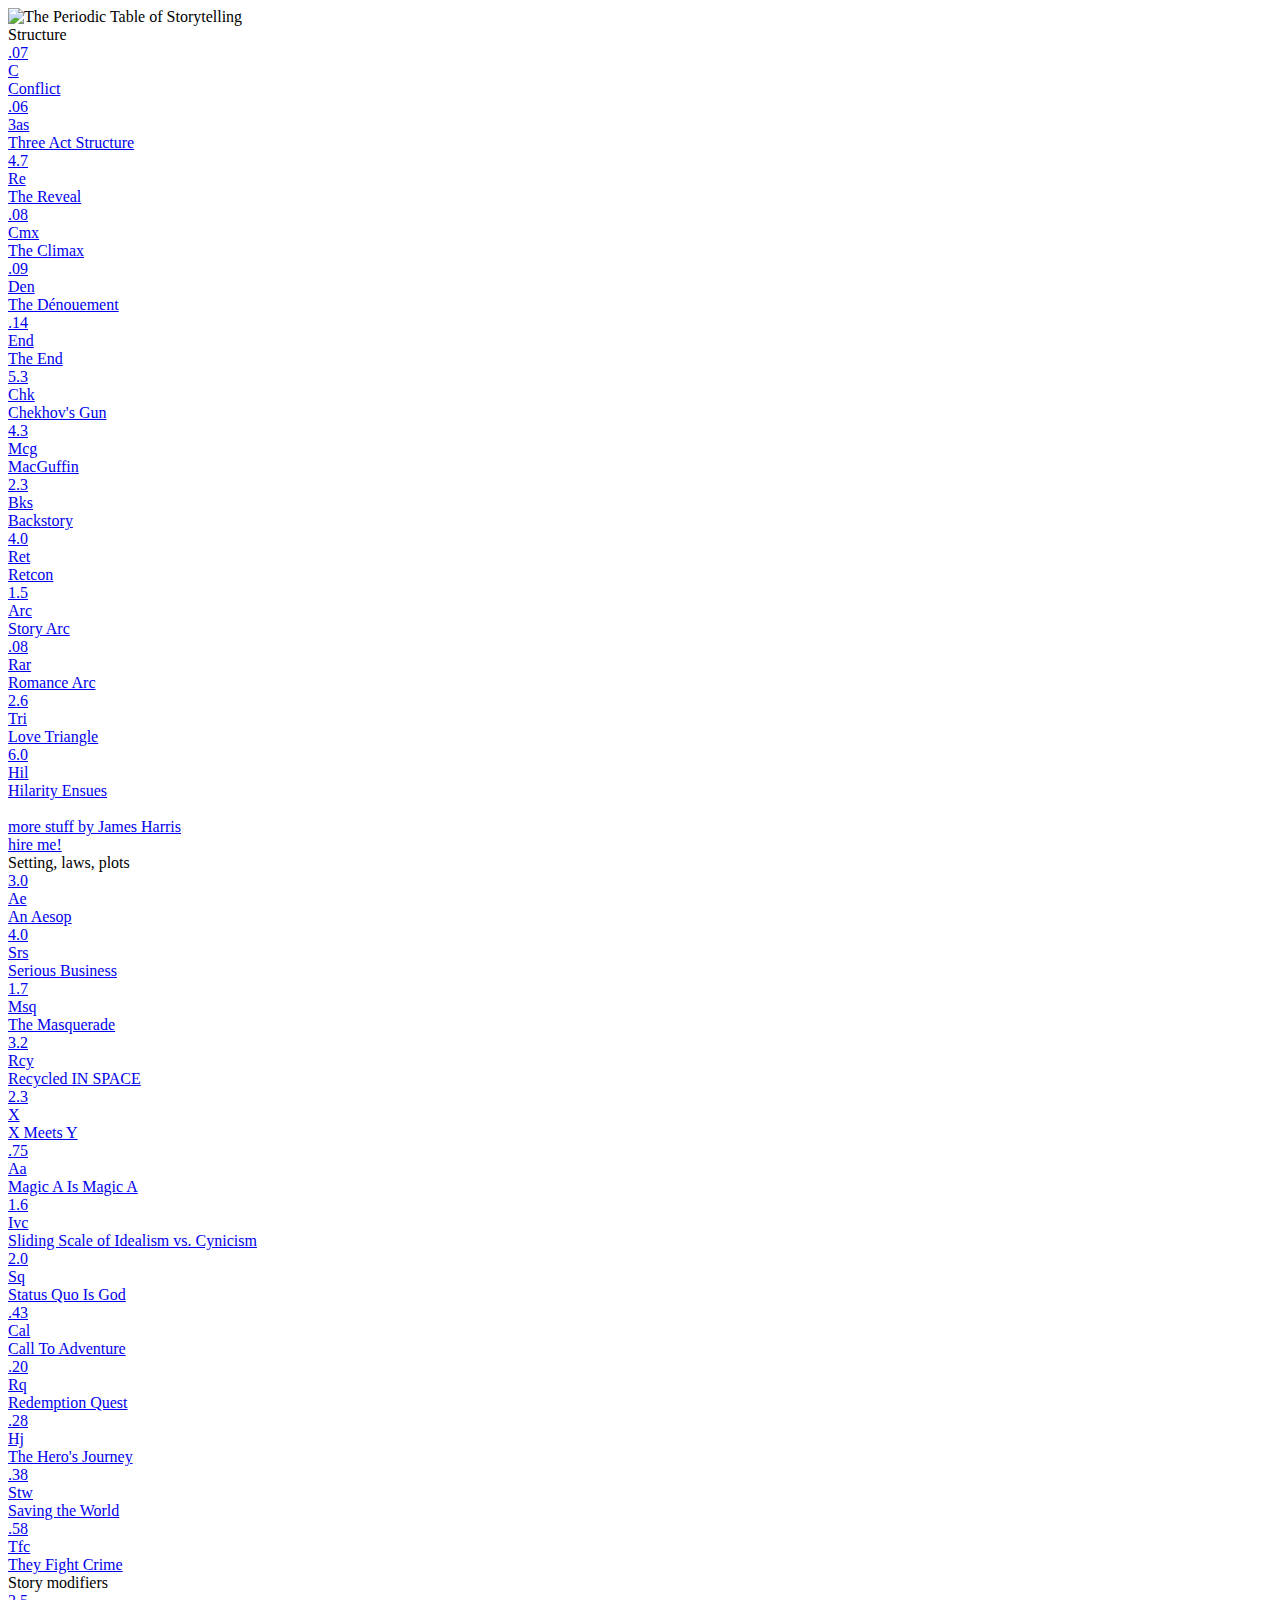
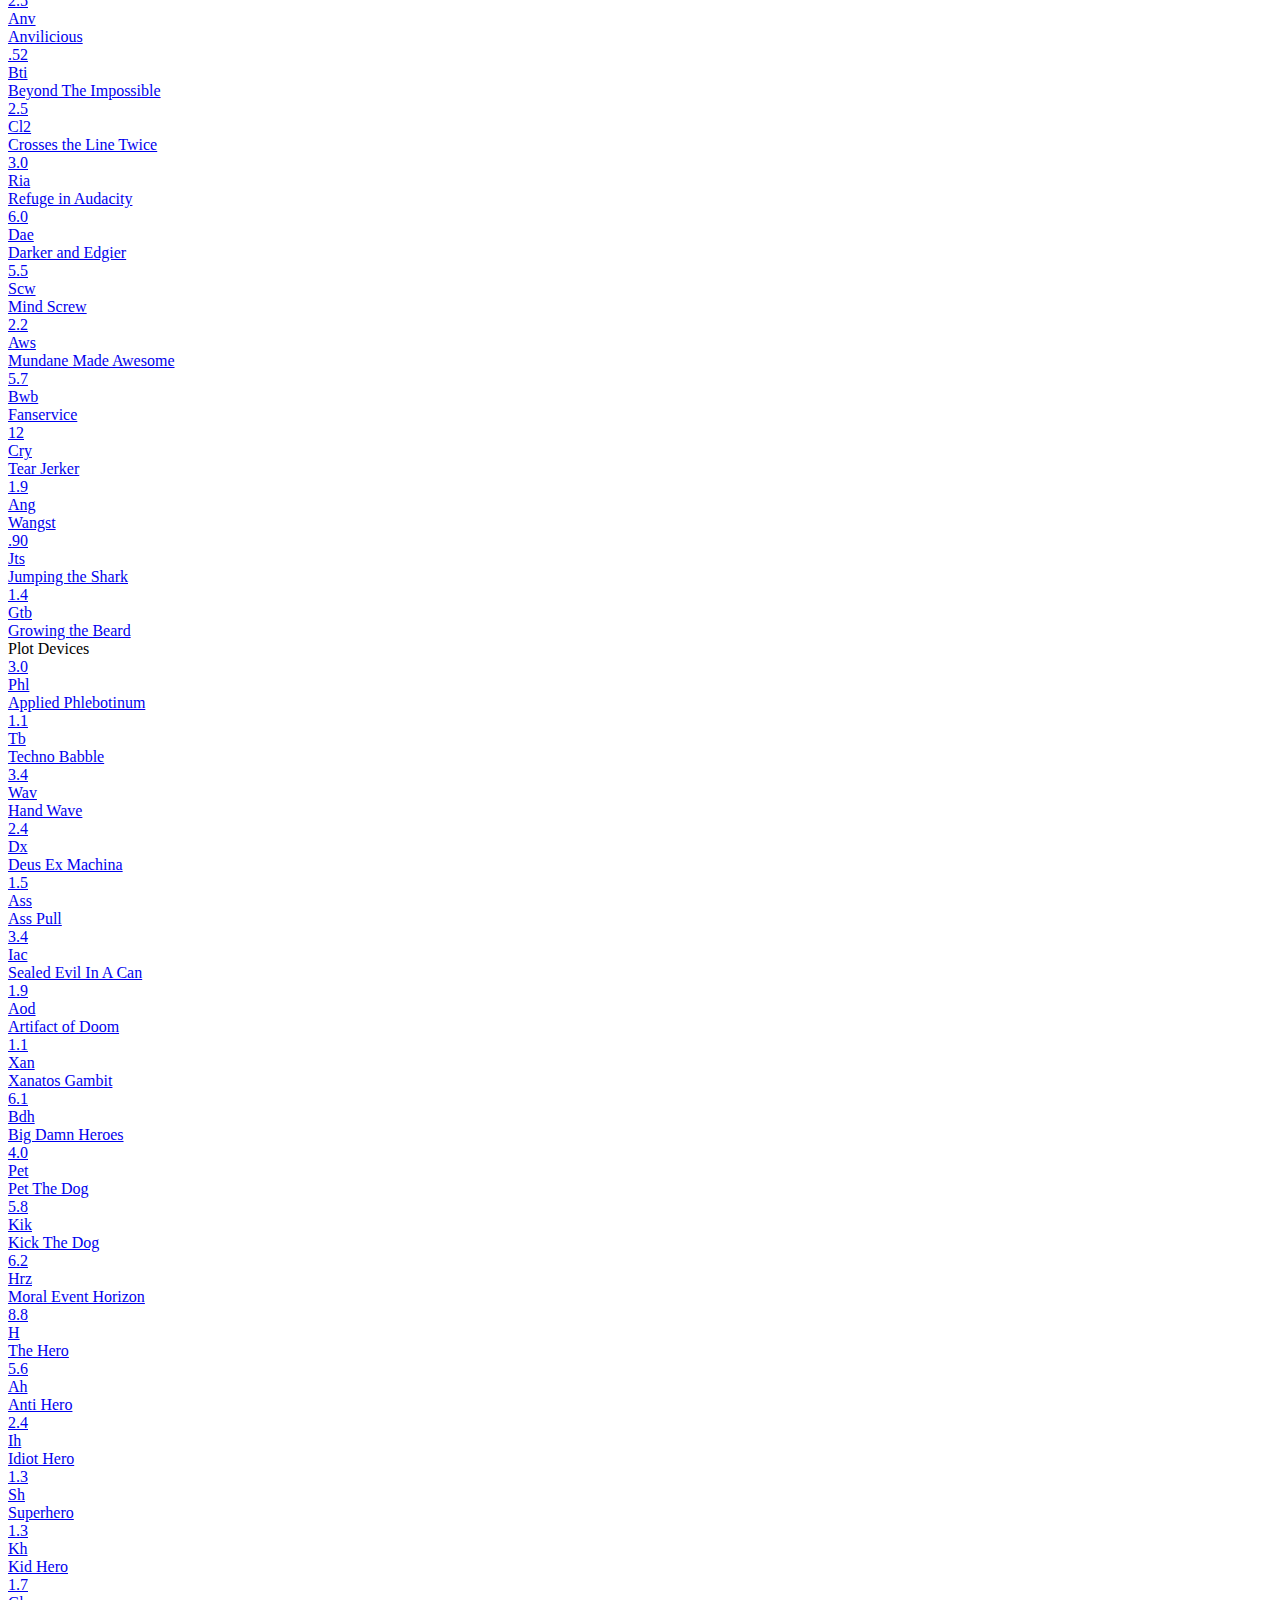
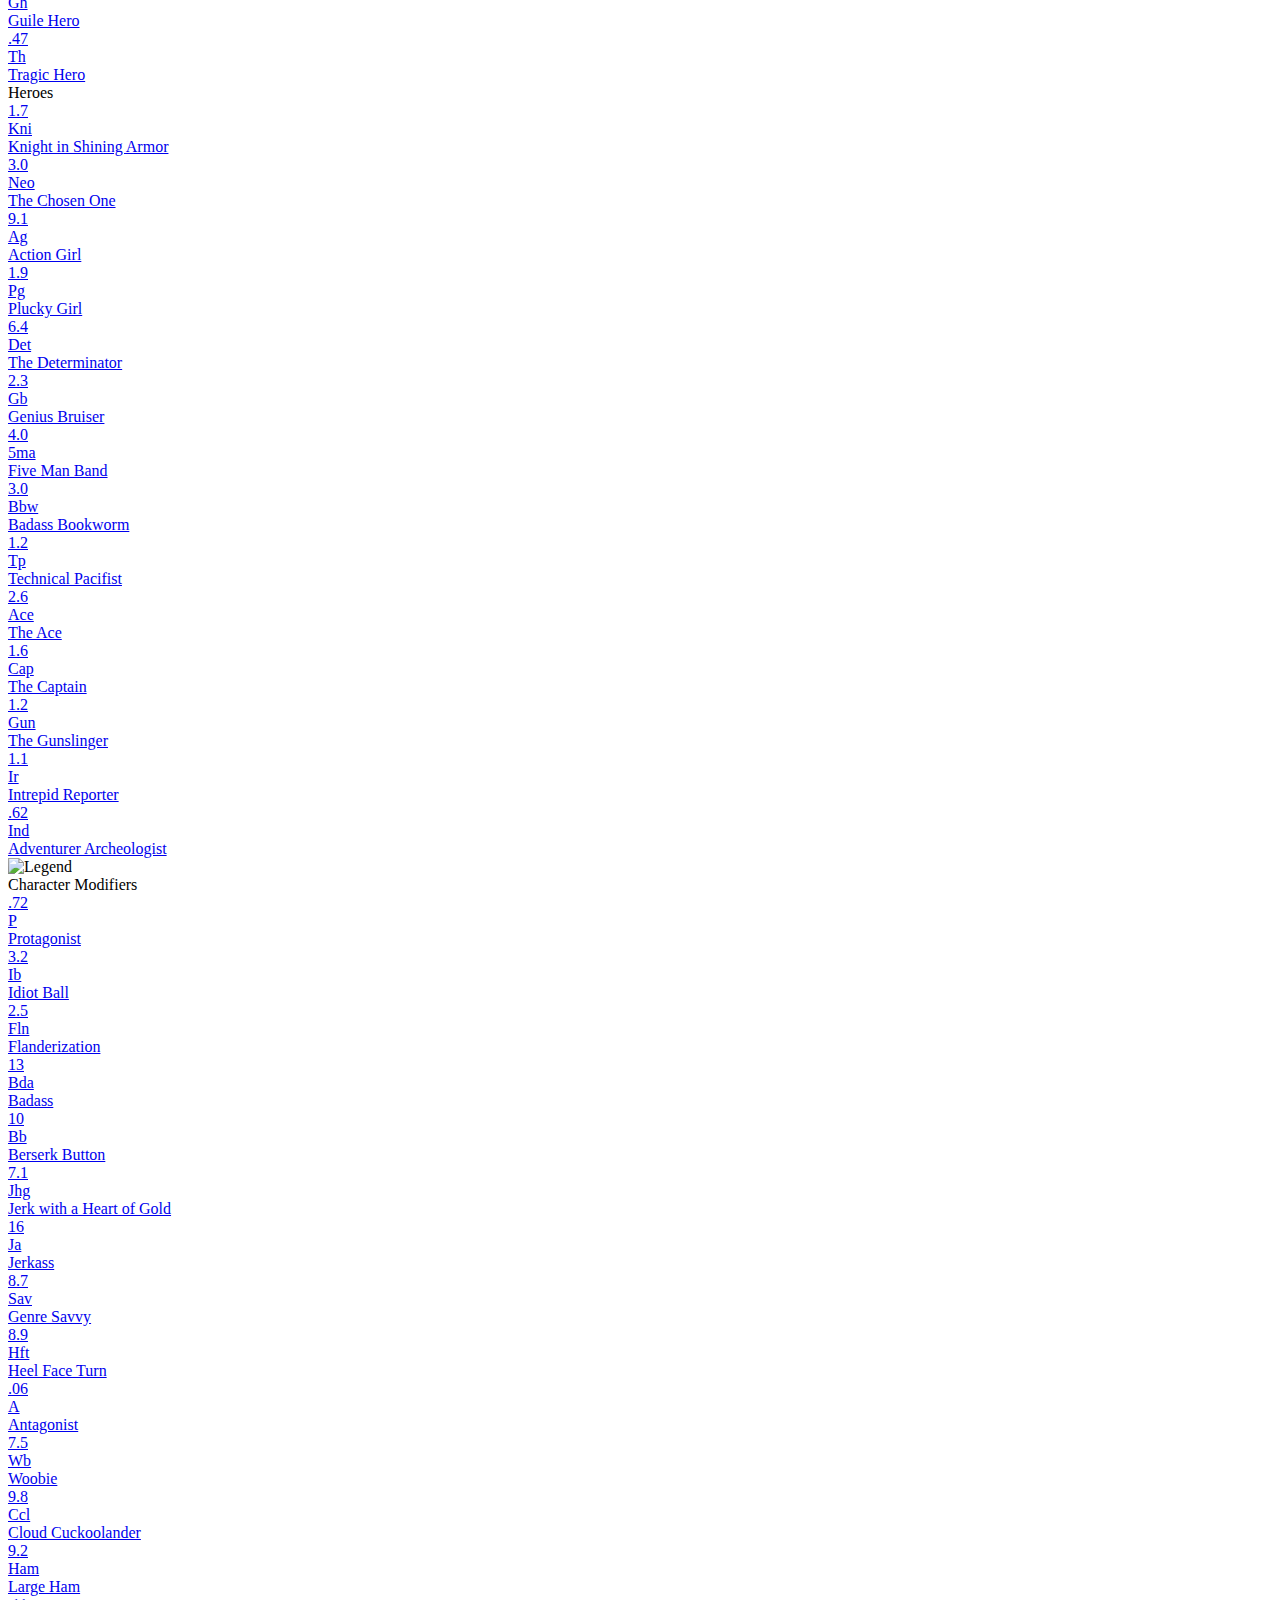
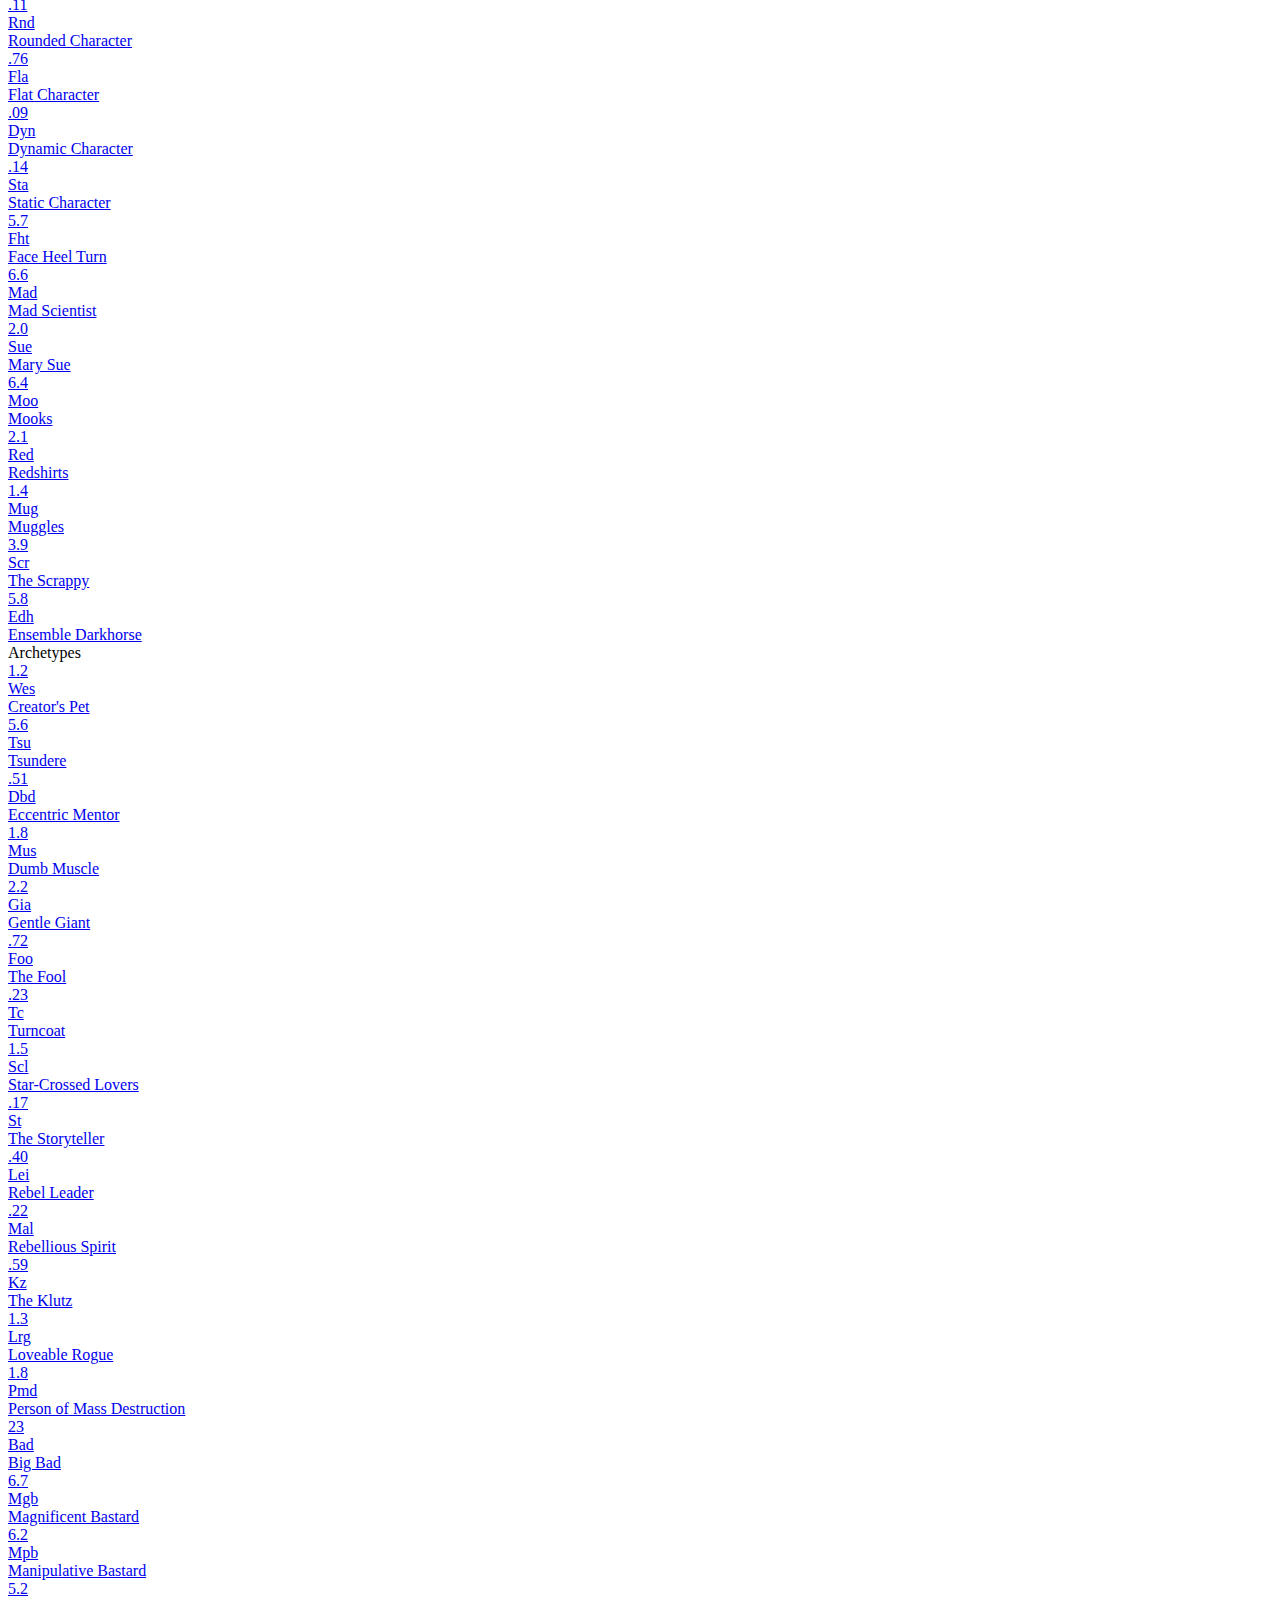
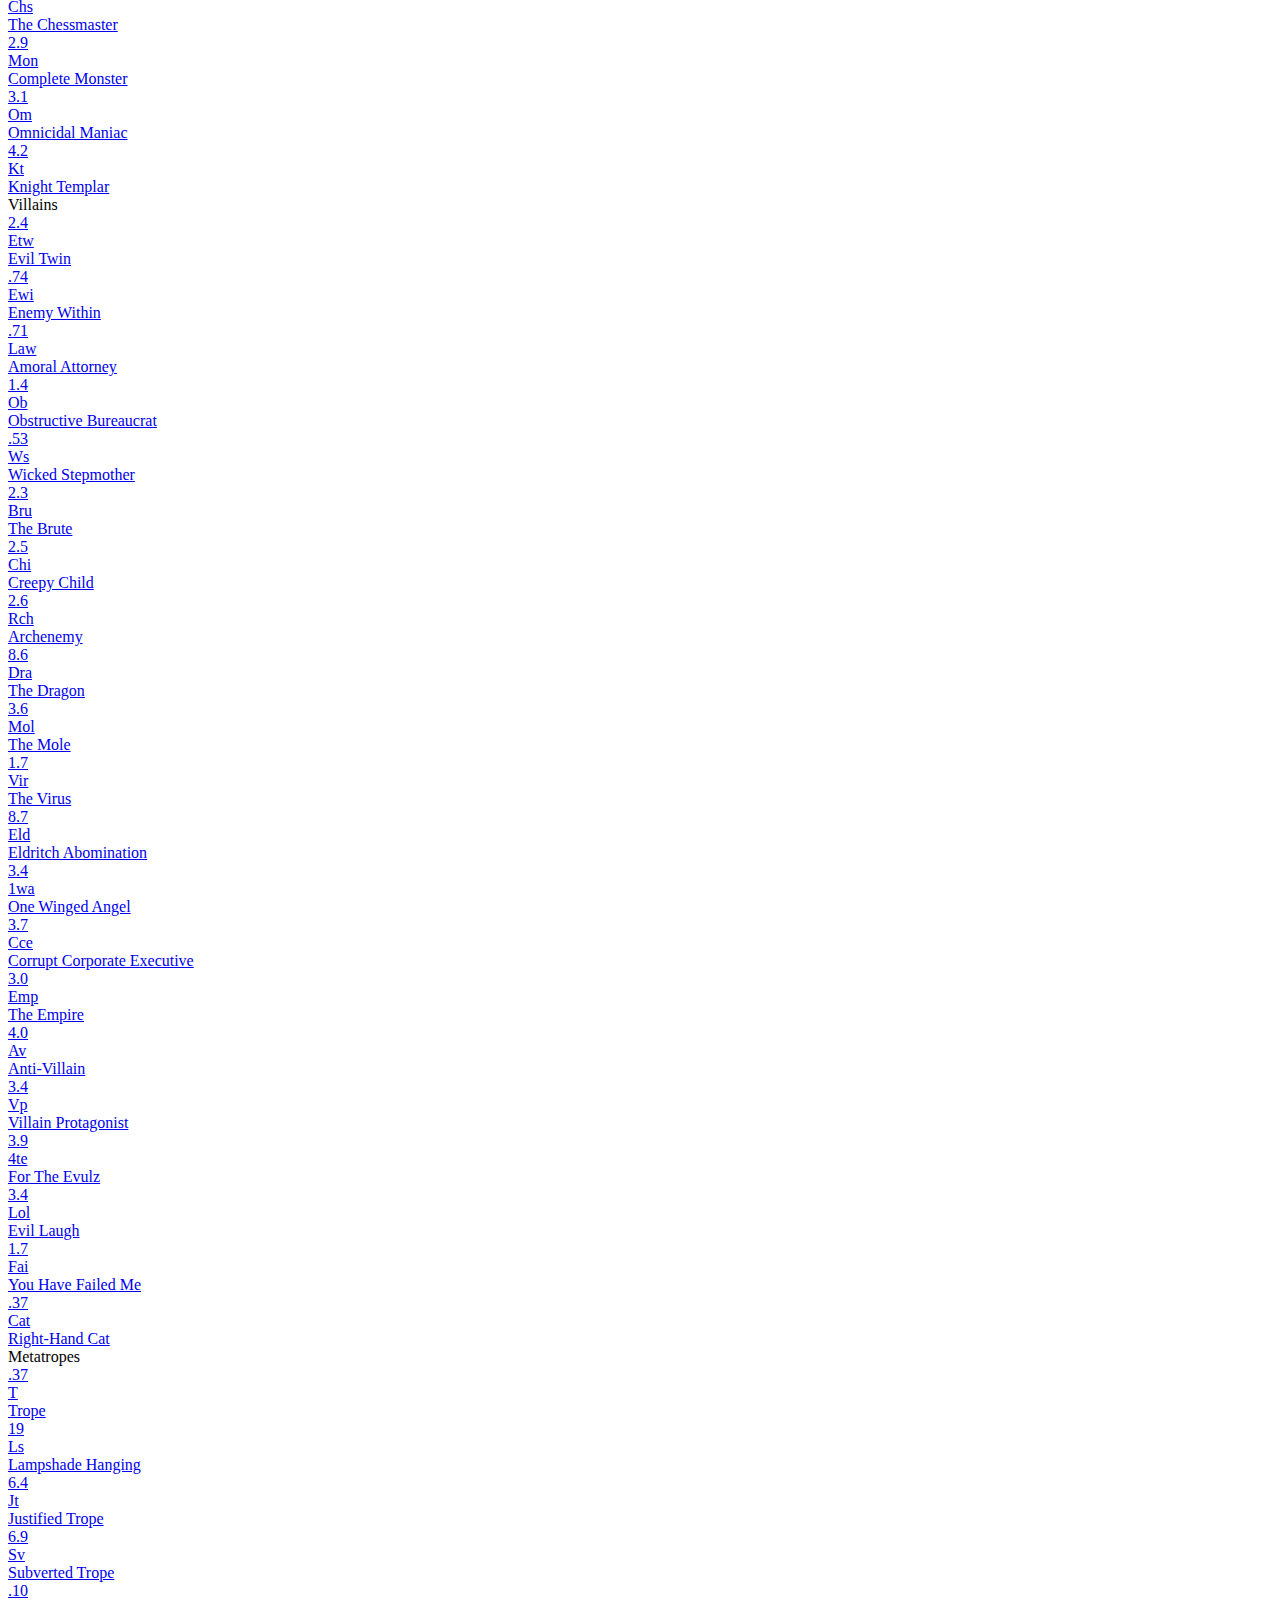
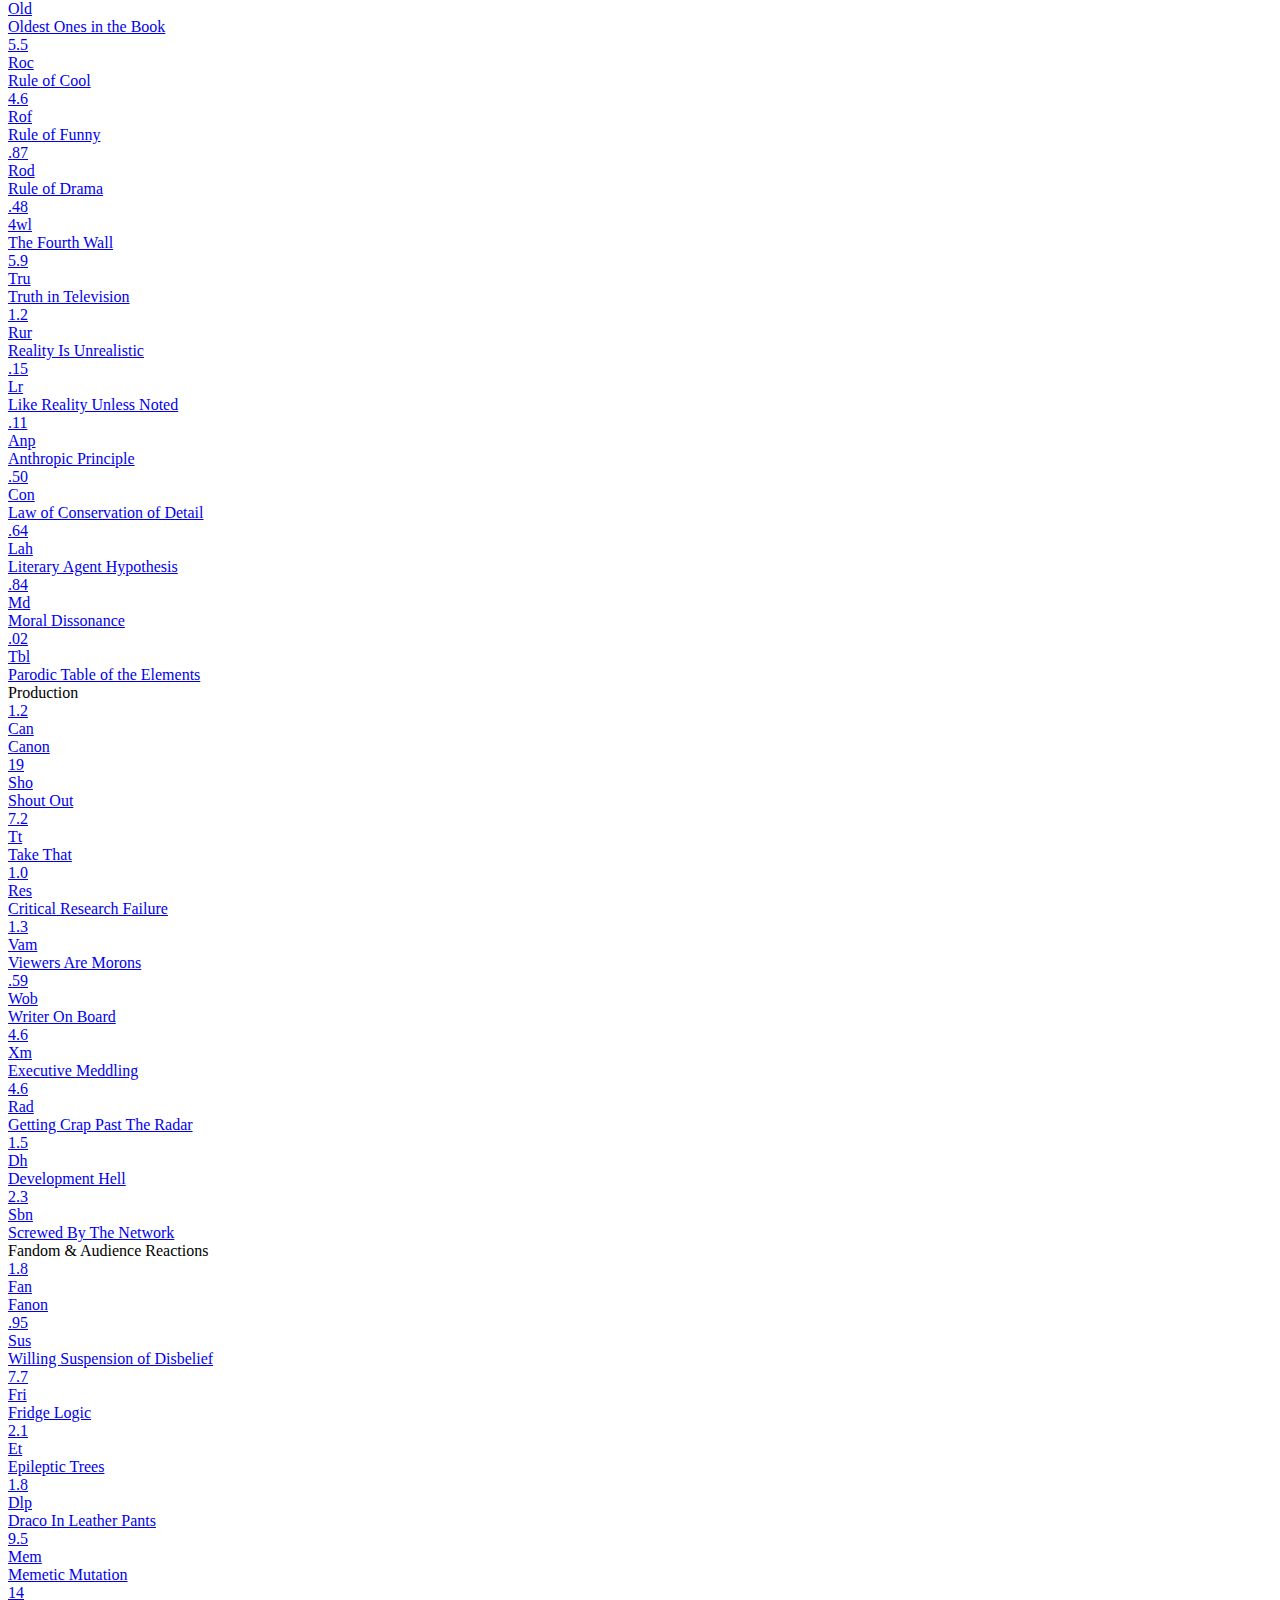
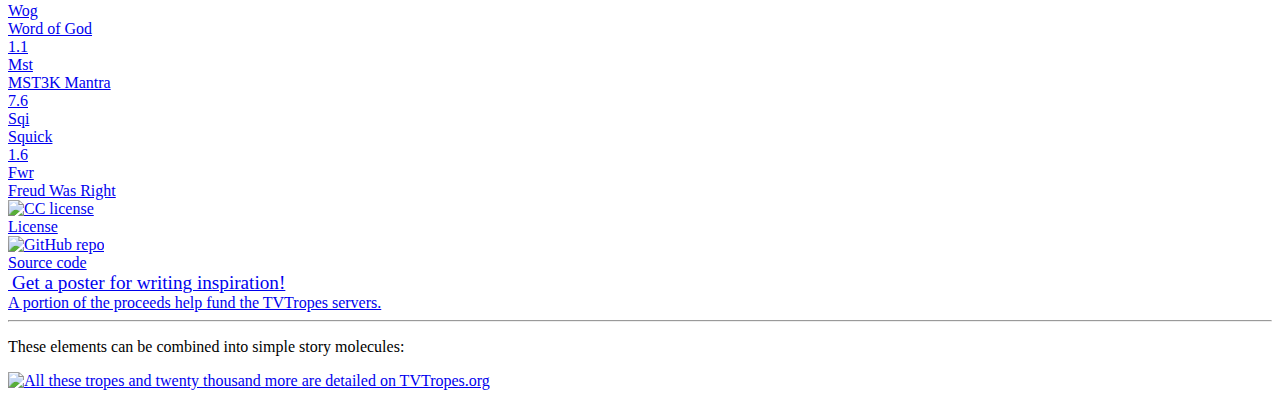
==== commit 942a0f1f: "Update index.html" ====
--- a/index.html
+++ b/index.html
@@ -2,7 +2,7 @@
 <html lang="en">
 <head>
 	<meta charset="UTF-8">
-	<meta name="description" content="trad > The basic building blocks of storytelling. Which elements will you recognize?">
+	<meta name="description" content="The basic building blocks of storytelling. Which elements will you recognize?">
 	<meta property="og:title" content="The Periodic Table of Storytelling">
 	<meta property="og:site_name" content="Design Through Storytelling">
 	<meta property="og:url" content="http://designthroughstorytelling.net/periodic/">
@@ -12,7 +12,7 @@
 	<meta property="og:image" content="http://designthroughstorytelling.net/periodic/img/PToS-thumbnail-full.png">
 	<meta property="og:image" content="http://designthroughstorytelling.net/periodic/img/PToS-bokeh-4.jpg">
 	<meta property="fb:app_id" content="226034674171778">
-	<title>Periodic Table of Storytelling</title>
+	<title>Periodic Table</title>
 	<link href='http://fonts.googleapis.com/css?family=PT+Sans|Roboto+Condensed' rel='stylesheet' type='text/css'> <!-- link to Google Font collection: http://www.google.com/fonts#UsePlace:use/Collection:PT+Sans|Roboto+Condensed -->
 	<link href="style.css" rel="stylesheet" type="text/css">
 </head>
@@ -22,17 +22,10 @@
 <div id="PToS">
 	<div id="chartName">
 		<img src="img/title-serifed.png" alt="The Periodic Table of Storytelling">
-		<!-- <div id="options">
-			<input id="previewSwitch" type="checkbox">
-			<label for="previewSwitch">Preview window</label>
-			<input id="alignmentCheckbox" type="checkbox">
-			<label for="alignmentCheckbox">Are you blocking ads? (affects preview layout)</label>
-			<button id="test">Test</button>
-		</div> -->
 	</div>
 
 	<div class="column" id="column1">
-		<div class="emptyHalfCell"><span class="columnLabel">Chats Cosmiques</span></div>
+		<div class="emptyHalfCell"><span class="columnLabel">Structure</span></div>
 		<a href="http://tvtropes.org/pmwiki/pmwiki.php/Main/Conflict"><div class="cell category01 columnRight" id="C">
 				<div class="tropePopularity">.07</div>
 				<div class="tropeIdentifier">C</div>
@@ -103,7 +96,15 @@
 				<div class="tropeIdentifier">Hil</div>
 				<div class="tropeName">Hilarity Ensues</div>
 			</div></a>
-		<div class="posterPlug"><p>Having fun? <a href="http://www.deviantart.com/print/34989580/" title="deviantArt print">Get this table as a poster for writing inspiration!</a></p><p>A portion of the proceeds go to fund the TVTropes servers.</p></div>
+		<div class="contact">
+			<a href="http://jamesharris.design">
+				<img src="img/flying-pen.svg" class="logo" alt="">
+				<div class="moreStuff">
+					more stuff by James Harris
+					<div class="hireMe">hire me!</div>
+				</div>
+			</a>
+		</div>
 	</div>
 	<div class="column">
 		<div class="emptyHalfCell"></div>
@@ -1057,34 +1058,20 @@
 				<div class="tropeIdentifier">Fwr</div>
 				<div class="tropeName">Freud Was Right</div>
 			</div></a>
-		<div id="interaction">
-			<div id="sharing">
-				<!-- Facebook -->
-				<a class="socialite facebook-like" href="http://www.facebook.com/sharer.php?u=http://designthroughstorytelling.net/periodic/" data-text="Socialite.js" data-href="http://designthroughstorytelling.net/periodic" data-layout="box_count" data-show-faces="false" data-width="60" target="_blank"></a>
-				<!-- Google+ -->
-				<a class="socialite googleplus-one" href="https://plus.google.com/share?url=http://designthroughstorytelling.net/periodic/" data-text="Socialite.js" data-href="http://designthroughstorytelling.net/periodic/" data-size="tall" target="_blank"></a>
-				<!-- Twitter -->
-				<a class="socialite twitter-share" href="http://twitter.com/share?url=http://designthroughstorytelling.net/periodic/&amp;text=The%20Periodic%20Table%20of%20Storytelling" data-text="Socialite.js" data-url="http://designthroughstorytelling.net/periodic/" data-count="vertical" target="_blank"></a>
-			</div>
-
-			<div id="aboutMe">
-				<img src="img/made-by.png" alt="Made by James Harris" /> <br>
-				<a href="https://plus.google.com/+JamesHarrisDesign/about?rel=author" target="_blank"><img src="img/google-plus.png" alt="Google+" /></a><img src="img/follow-me.png" alt="Follow me" /><a href="https://twitter.com/DawnPaladin" target="_blank"><img src="img/twitter.jpg" alt="Twitter"></a>
-			</div>
-
-			<div class="ad">
-				<script async src="//pagead2.googlesyndication.com/pagead/js/adsbygoogle.js"></script>
-				<!-- PToS Ad 1 -->
-				<ins class="adsbygoogle"
-				     style="display:inline-block;width:234px;height:60px"
-				     data-ad-client="ca-pub-5095895576580147"
-				     data-ad-slot="4848034914"></ins>
-				<script>
-				(adsbygoogle = window.adsbygoogle || []).push({});
-				</script>
-			</div>
-		</div>
-	</div>
+	</div>
+	<a class="license" href="http://creativecommons.org/licenses/by-nc/4.0/">
+		<img src="img/CC-BY-NC.png" alt="CC license">
+		<div>License</div>
+	</a>
+	<a class="license" href="https://github.com/DawnPaladin/periodic">
+		<img src="img/GitHub-Mark-32px.png" alt="GitHub repo">
+		<div>Source code</div>
+	</a>
+	<a class="posterPlug" href="http://www.deviantart.com/print/34989580/">
+		<img src="img/PToS-thumbnail-small.png" alt="" class="posterTilt">
+		<big>Get a poster for writing inspiration!</big>
+		<div>A portion of the proceeds help fund the TVTropes servers.</div>
+	</a>
 	<div id="floatfix"><hr></div>
 </div>
 
@@ -1106,7 +1093,6 @@
 <script src='http://ajax.googleapis.com/ajax/libs/jquery/1.10.1/jquery.min.js'></script>
 <script src="http://ajax.googleapis.com/ajax/libs/jqueryui/1.10.3/jquery-ui.min.js"></script>
 <script type="text/javascript" src="scripting.js"></script>
-<script type="text/javascript" src="socialite.js"></script>
 
 
 <script> <!-- Google Universal Analytics tracking code -->
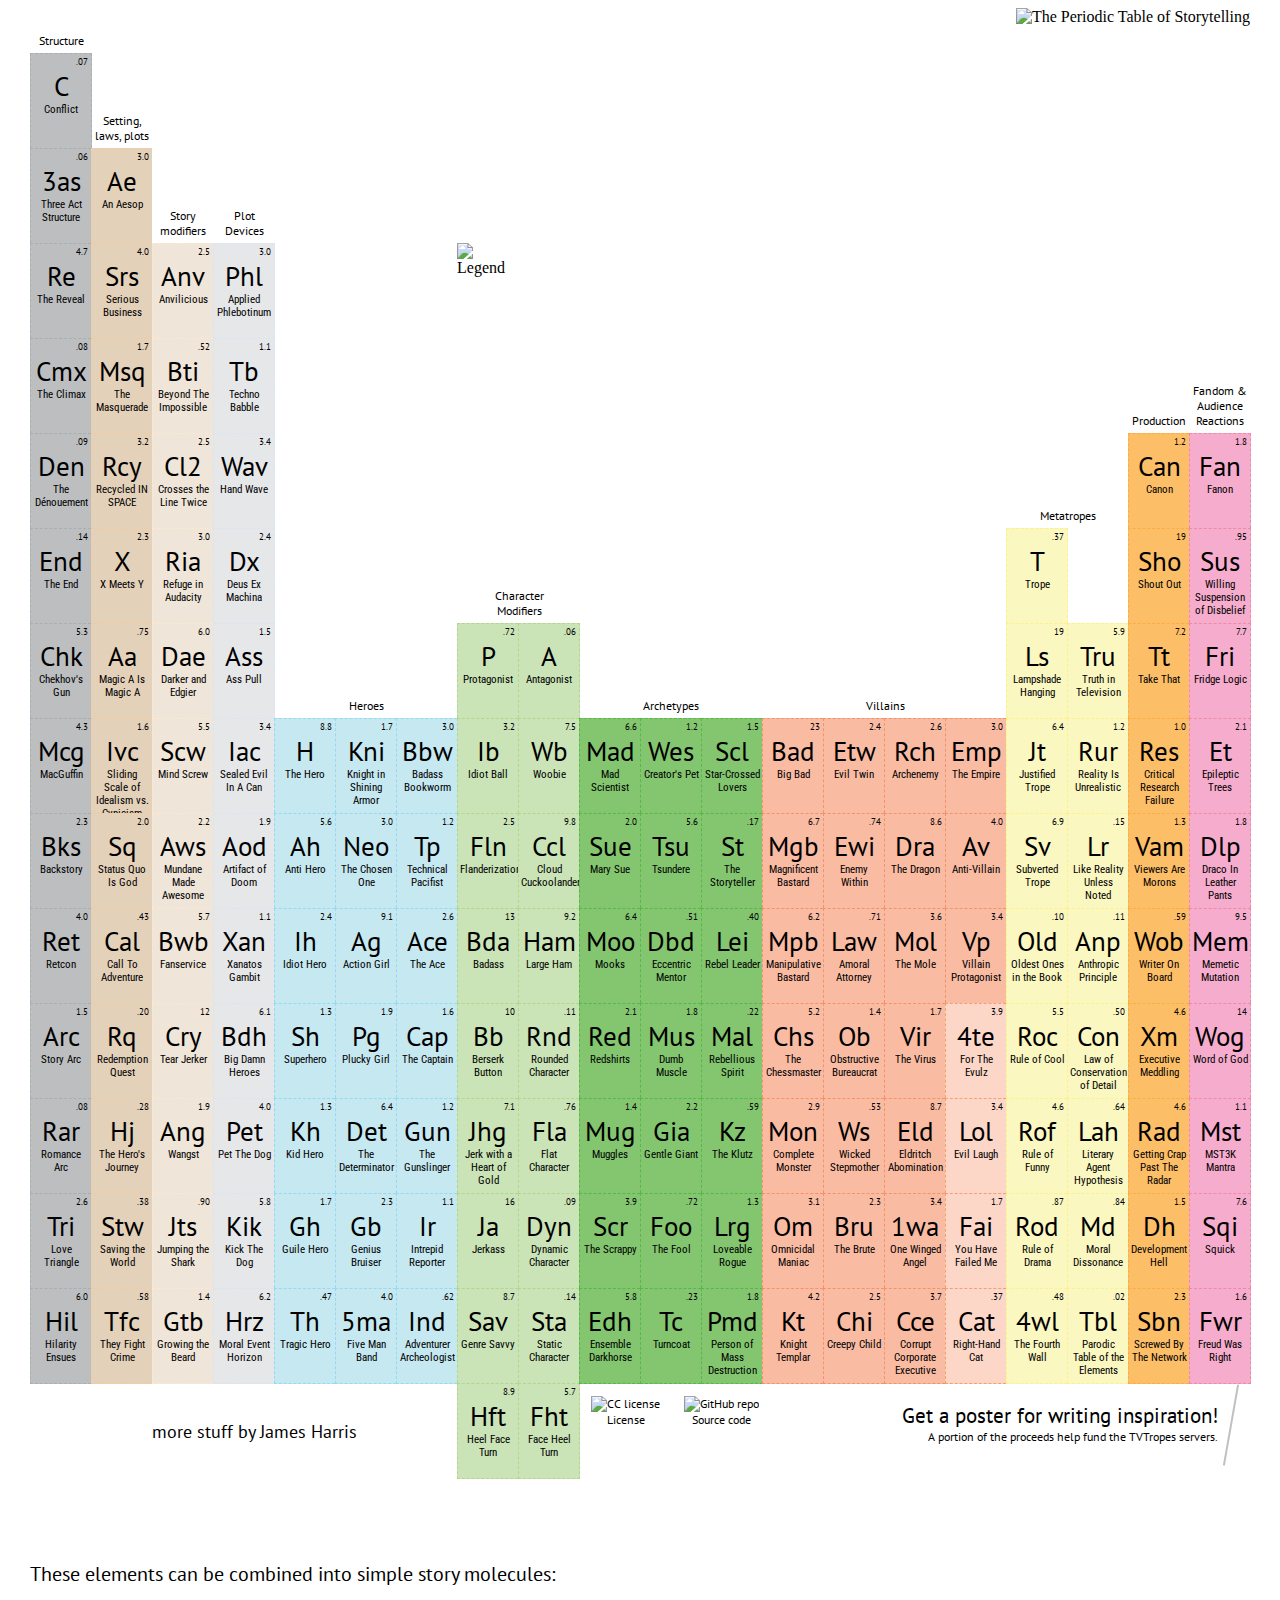
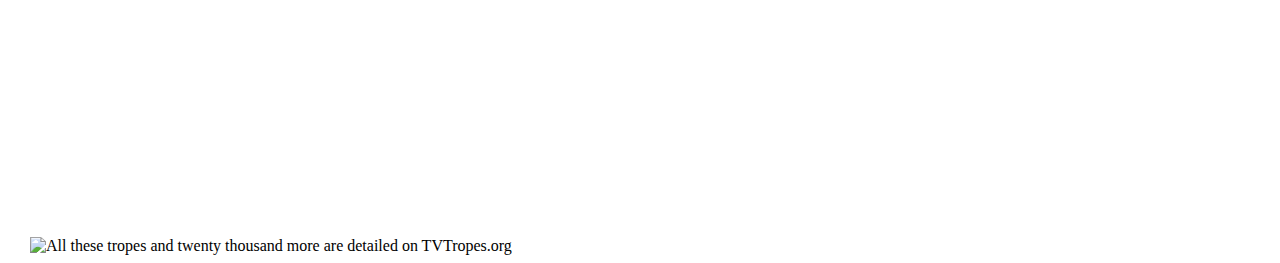
==== commit bf37c59f: "Disable "hire me"" ====
--- a/index.html
+++ b/index.html
@@ -12,7 +12,7 @@
 	<meta property="og:image" content="http://designthroughstorytelling.net/periodic/img/PToS-thumbnail-full.png">
 	<meta property="og:image" content="http://designthroughstorytelling.net/periodic/img/PToS-bokeh-4.jpg">
 	<meta property="fb:app_id" content="226034674171778">
-	<title>Periodic Table</title>
+	<title>Periodic Table of Storytelling</title>
 	<link href='http://fonts.googleapis.com/css?family=PT+Sans|Roboto+Condensed' rel='stylesheet' type='text/css'> <!-- link to Google Font collection: http://www.google.com/fonts#UsePlace:use/Collection:PT+Sans|Roboto+Condensed -->
 	<link href="style.css" rel="stylesheet" type="text/css">
 </head>
@@ -101,7 +101,7 @@
 				<img src="img/flying-pen.svg" class="logo" alt="">
 				<div class="moreStuff">
 					more stuff by James Harris
-					<div class="hireMe">hire me!</div>
+					<div class="hireMe hidden">hire me!</div>
 				</div>
 			</a>
 		</div>
--- a/style.css
+++ b/style.css
@@ -0,0 +1,290 @@
+body {
+	background-image: url('img/groovepaper.png');
+}
+
+a {
+	color: black;
+	text-decoration: none;
+}
+a:hover {
+	color: #003f7f;
+	border-color: black;
+}
+.column {
+	float: left;
+	width: 61px;
+}
+.cell {
+	float: left;
+	width: 62px;
+	height: 94px;
+	border: 1px;
+	border-style: dashed none none dashed;
+/*	border-color: #DBDBDB;
+*/	width: 60px;
+}
+.emptyCell, .emptyHalfCell, .legend, .posterPlug {
+	float: left;
+	position: relative;
+	width: 62px;
+	height: 95px;
+}
+.emptyHalfCell { /* as emptyCell, but: */
+	height: 45px;
+}
+.legend { /* as emptyCell, but: */
+	height: 285px;
+}
+.license {
+	float: left;
+	font-family: "PT Sans";
+	font-size: 12px;
+	text-align: center;
+	margin: 1em;
+}
+.posterPlug { /* as emptyCell, but: */
+	float: right;
+	text-align: right;
+	width: 408px;
+	height: 45px;
+	font-family: "PT Sans";
+	font-size: 12px;
+	padding: 18px;
+	z-index: 1;
+}
+.posterPlug big {
+	font-size: 1.75em;
+}
+.posterPlug a, #interaction a {
+	color: #003f7f;
+}
+.posterPlug p, #interaction p, #sharing p {
+	margin: .2em 0;
+}
+.posterTilt {
+	float: right;
+	position: relative;
+	height: 80px;
+	top: -1.5em;
+	margin-left: 1em;
+	border: 1px solid silver;
+	transform: rotate(10deg);
+	transition: transform .25s;
+}
+.posterPlug:hover .posterTilt {
+	transform: rotate(14deg);
+}
+.contact {
+	float: left;
+	width: 427px;
+	font-family: "PT Sans";
+	font-size: 18px;
+	text-align: right;
+	position: relative;
+}
+.moreStuff {
+	width: 205px;
+	right: 100px;
+	position: absolute;
+}
+.hireMe {
+	background: rgb(150, 217, 242);
+	border-radius: 2px;
+	display: inline;
+	font-size: .7em;
+	padding: 2px 3px;
+}
+.logo {
+	width: 93px;
+	margin: 1em 1em 0 -1em;
+	float: right;
+	transition: transform .25s;
+}
+.contact a:hover img {
+	transform: translateY(-5px);
+}
+.moreStuff {
+	margin-top: 2em;
+}
+
+.columnLabel, .twoColumnLabel {
+	bottom: 5px;
+	position: absolute;
+	font-family: "PT Sans";
+	font-size: 12px;
+	text-align: center;
+	width: 100%;
+}
+.twoColumnLabel { /* as columnLabel, but: */
+	left: 50%;
+}
+.columnBottom { /* for cells with nothing below them; turns on their bottom-side border */
+	border-style: dashed none dashed dashed;
+}
+.columnRight { /* for cells with nothing to their right; turns on their right-side border */
+	border-style: dashed dashed none dashed;
+	width: 60px;
+}
+.columnBottomRight { /* for cells with nothing to their bottom or their right; turns on both */
+	border-style: dashed;
+	width: 60px;
+}
+.tropeIdentifier {
+	font-family: 'PT Sans', sans-serif;
+	font-size: 27px;
+	text-align: center;
+	margin: 8px 0 0 0;
+	clear: both;
+}
+.tropeName {
+	font-family: 'Roboto Condensed', sans-serif;
+	font-size: 11px;
+	text-align: center;
+	margin: 0 2px;
+	line-height: 13px;
+}
+.tropePopularity {
+	font-family: "PT Sans";
+	font-size: 9px;
+	float: right;
+	margin: 2px 3px;
+}
+
+.category01 { background-color: #BCBEC0; border-color: #A4B0B3; }
+.category02 { background-color: #E4D1BA; border-color: #F3CC9E; }
+.category03 { background-color: #EFE5D8; border-color: #FCE8D1; }
+.category04 { background-color: #E6E7E8; border-color: #DAE4F4; }
+.category05 { background-color: #C6E8F0; border-color: #96D9F2; }
+.category06 { background-color: #CAE4B7; border-color: #B3D78A; }
+.category07 { background-color: #83C66F; border-color: #55B948; }
+.category08 { background-color: #FABBA3; border-color: #F6926A; }
+.category09 { background-color: #FCD7C8; border-color: #F89E72; }
+.category10 { background-color: #FBF7C1; border-color: #FCF18B; }
+.category11 { background-color: #FDBE68; border-color: #FBAD43; }
+.category12 { background-color: #F6ADCD; border-color: #F388A2; }
+
+#PToS {
+	width: 1220px;
+	margin: 0 auto;
+}
+
+#chartName {
+	width: 515px;
+	height: 190px;
+	float: right;
+	text-align: right;
+}
+
+#options {
+	/*visibility: hidden;*/
+	font-family: "PT Sans";
+	font-size: 12px;
+	letter-spacing: 0;
+}
+
+#footer {
+	width: 1220px;
+	margin: 80px auto 0;
+}
+
+#footer p {
+	margin-top: 60px;
+	font-family: "PT Sans";
+	font-size: 20px;
+}
+
+.molecule {
+	width: 226px; /* width of a molecule image */
+	height: 355px;
+	float: left;
+	position: relative;
+	margin-left: -116px; /* ( width of page [1220] - width of the far right image [226] ) / ( number of columns [10] - 1 [for the full-width column on the far right] ) */
+	margin-top: -125px;
+	background-repeat: no-repeat;
+	background-position: bottom;
+	transition: background-position 0.5s;
+	z-index: 5;
+	cursor: pointer;
+}
+
+.molecule:hover {
+	background-position: top;
+}
+
+.unlockedMolecule:nth-of-type(1) {
+	margin-left: 0px;
+	background-image: url('img/molecules/serifed/star-wars.png');
+}
+.unlockedMolecule:nth-of-type(2) { background-image: url('img/molecules/serifed/mass-effect.png'); }
+.unlockedMolecule:nth-of-type(3) { background-image: url('img/molecules/serifed/dilbert.png'); }
+.unlockedMolecule:nth-of-type(4) { background-image: url('img/molecules/serifed/avatar.png'); }
+.unlockedMolecule:nth-of-type(5) { background-image: url('img/molecules/serifed/mlp-fim.png'); }
+.unlockedMolecule:nth-of-type(6) { background-image: url('img/molecules/serifed/gurren-lagann.png'); }
+.unlockedMolecule:nth-of-type(7) { background-image: url('img/molecules/serifed/death-note.png'); }
+.unlockedMolecule:nth-of-type(8) { background-image: url('img/molecules/serifed/firefly.png'); }
+.unlockedMolecule:nth-of-type(9) { background-image: url('img/molecules/serifed/wall-e.png'); }
+.unlockedMolecule:nth-of-type(10) { background-image: url('img/molecules/serifed/ghostbusters.png'); }
+
+.lockedMolecule:nth-of-type(1) {
+	margin-left: 0px;
+	background-image: url('img/molecules/locked/star-wars.png');
+}
+.lockedMolecule:nth-of-type(2) { background-image: url('img/molecules/locked/mass-effect.png'); }
+.lockedMolecule:nth-of-type(3) { background-image: url('img/molecules/locked/dilbert.png'); }
+.lockedMolecule:nth-of-type(4) { background-image: url('img/molecules/locked/avatar.png'); }
+.lockedMolecule:nth-of-type(5) { background-image: url('img/molecules/locked/mlp-fim.png'); }
+.lockedMolecule:nth-of-type(6) { background-image: url('img/molecules/locked/gurren-lagann.png'); }
+.lockedMolecule:nth-of-type(7) { background-image: url('img/molecules/locked/death-note.png'); }
+.lockedMolecule:nth-of-type(8) { background-image: url('img/molecules/locked/firefly.png'); }
+.lockedMolecule:nth-of-type(9) { background-image: url('img/molecules/locked/wall-e.png'); }
+.lockedMolecule:nth-of-type(10) { background-image: url('img/molecules/locked/ghostbusters.png'); }
+
+/* preloading */
+.unlockedMolecule:nth-of-type(1):before {
+	display: none;
+	content: url('img/molecules/locked/star-wars.png');
+}
+.unlockedMolecule:nth-of-type(2):before { display: none; content: url('img/molecules/locked/mass-effect.png'); }
+.unlockedMolecule:nth-of-type(3):before { display: none; content: url('img/molecules/locked/dilbert.png'); }
+.unlockedMolecule:nth-of-type(4):before { display: none; content: url('img/molecules/locked/avatar.png'); }
+.unlockedMolecule:nth-of-type(5):before { display: none; content: url('img/molecules/locked/mlp-fim.png'); }
+.unlockedMolecule:nth-of-type(6):before { display: none; content: url('img/molecules/locked/gurren-lagann.png'); }
+.unlockedMolecule:nth-of-type(7):before { display: none; content: url('img/molecules/locked/death-note.png'); }
+.unlockedMolecule:nth-of-type(8):before { display: none; content: url('img/molecules/locked/firefly.png'); }
+.unlockedMolecule:nth-of-type(9):before { display: none; content: url('img/molecules/locked/wall-e.png'); }
+.unlockedMolecule:nth-of-type(10):before { display: none; background-image: url('img/molecules/locked/ghostbusters.png'); }
+
+/* column width: 61px */
+
+#previewWindow { /* the window that the trope preview is loaded into */
+	visibility: hidden;
+	position: fixed;
+	overflow: hidden;
+	top: 175px;
+	left: 250px;
+	width: 610px; /* Variables dependent on this: previewWindowWidth in the JavaScript; #tropePreview width */
+	height: 430px;
+	border-left: 10px solid #58595B;
+	background: black;
+}
+
+#tropePreview {
+	/* display: none; */
+	/* Top margin is -190px if Adblock is on, -260 if it's off. */
+	margin: 0;
+	margin-top: -260px; /* cuts off TVTropes' top nav strip */
+	margin-left: -190px; /* cuts off TVTropes' left nav strip */
+	/* background-color: #E6E7E8; */
+	width: 800px; /* width of previewWindow plus the margin-left */
+	height: 690px;
+	position: absolute;
+}
+
+#floatfix {
+	clear: left;
+	visibility: hidden;
+}
+
+.hidden {
+	display: none;
+}
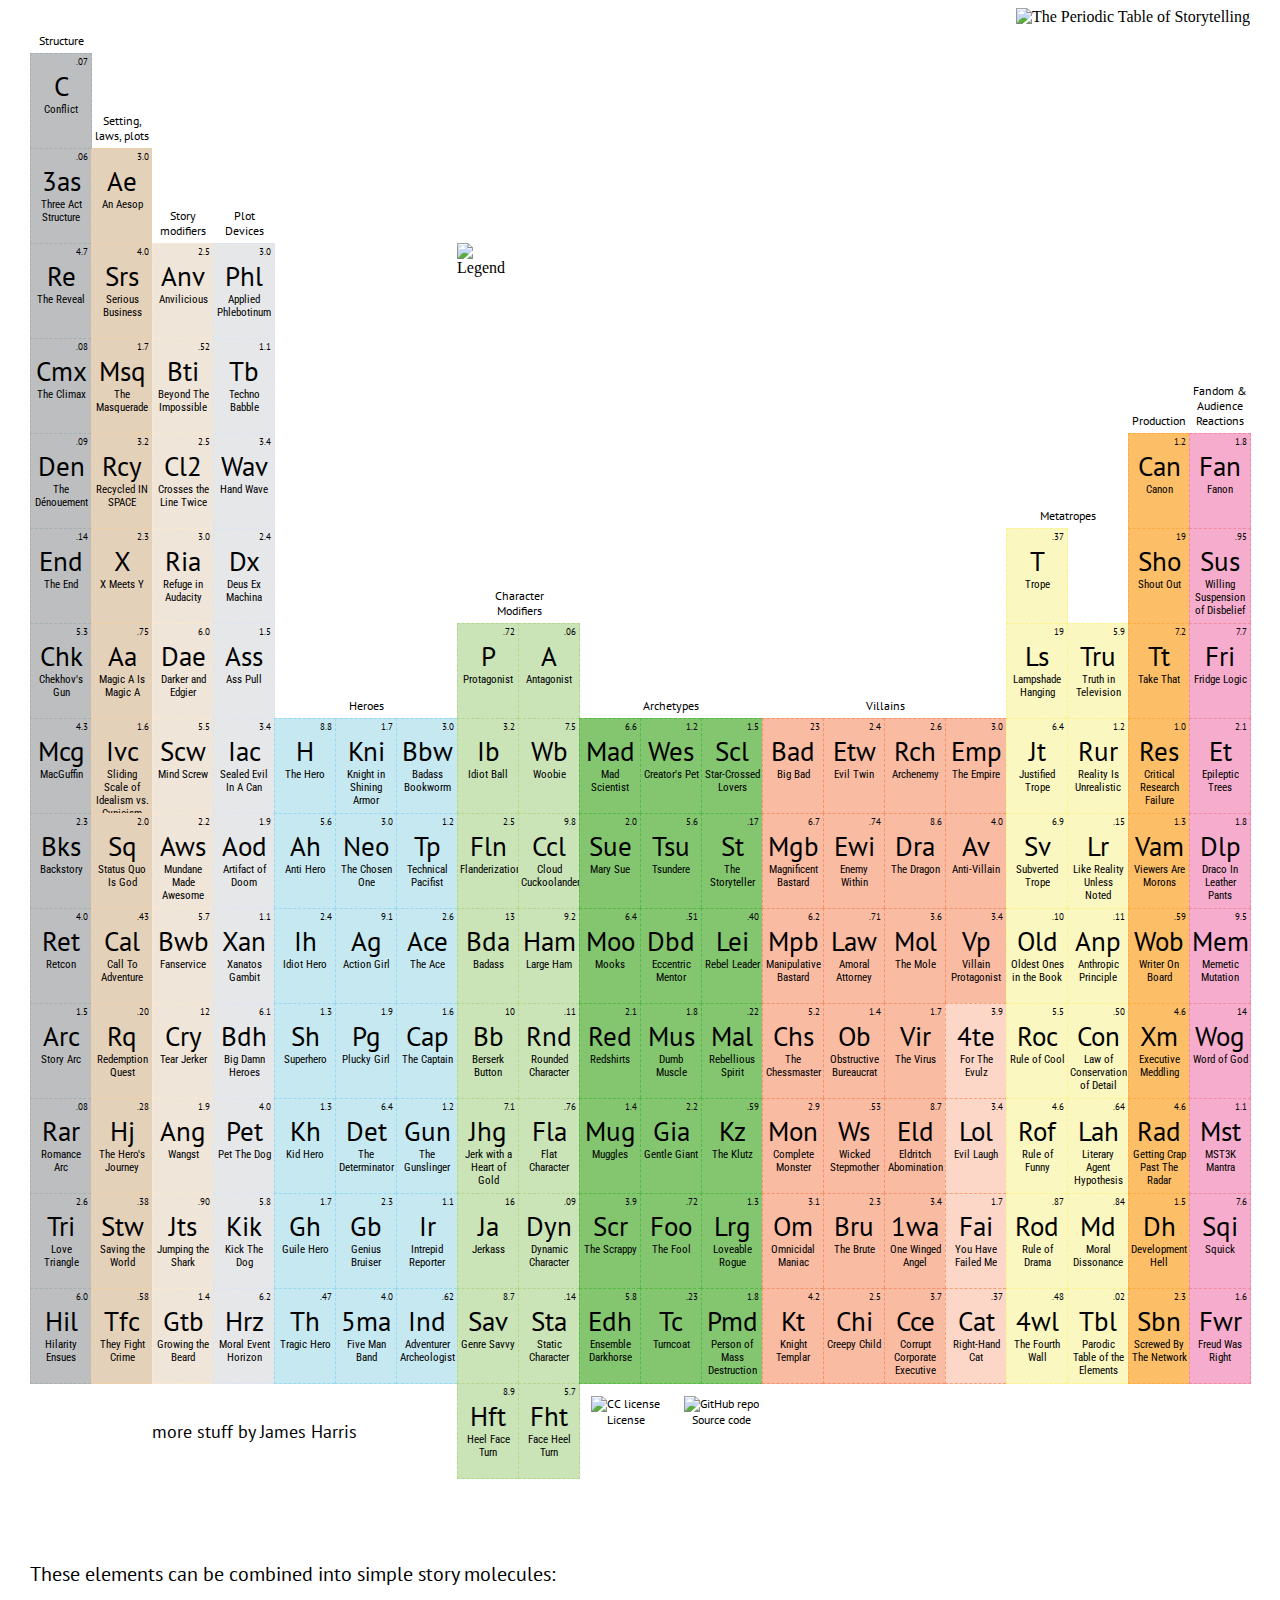
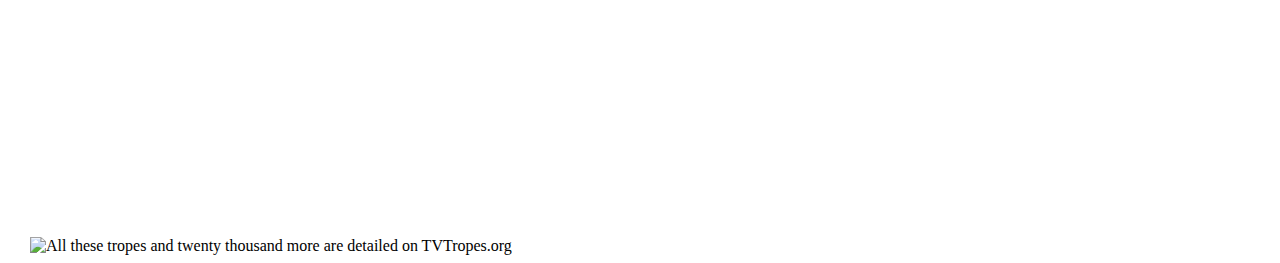
==== commit 94168113: "Remove poster plug" ====
--- a/index.html
+++ b/index.html
@@ -4,16 +4,16 @@
 	<meta charset="UTF-8">
 	<meta name="description" content="The basic building blocks of storytelling. Which elements will you recognize?">
 	<meta property="og:title" content="The Periodic Table of Storytelling">
-	<meta property="og:site_name" content="Design Through Storytelling">
-	<meta property="og:url" content="http://designthroughstorytelling.net/periodic/">
+	<meta property="og:site_name" content="James Harris Design">
+	<meta property="og:url" content="https://jamesharris.design/periodic/">
 	<meta property="og:description" content="The basic building blocks of storytelling">
-	<meta property="og:image" content="http://designthroughstorytelling.net/periodic/img/PToS-thumbnail.png">
-	<meta property="og:image" content="http://designthroughstorytelling.net/periodic/img/PToS-thumbnail-large.png">
-	<meta property="og:image" content="http://designthroughstorytelling.net/periodic/img/PToS-thumbnail-full.png">
-	<meta property="og:image" content="http://designthroughstorytelling.net/periodic/img/PToS-bokeh-4.jpg">
+	<meta property="og:image" content="https://jamesharris.design/periodic/img/PToS-thumbnail.png">
+	<meta property="og:image" content="https://jamesharris.design/periodic/img/PToS-thumbnail-large.png">
+	<meta property="og:image" content="https://jamesharris.design/periodic/img/PToS-thumbnail-full.png">
+	<meta property="og:image" content="https://jamesharris.design/periodic/img/PToS-bokeh-4.jpg">
 	<meta property="fb:app_id" content="226034674171778">
 	<title>Periodic Table of Storytelling</title>
-	<link href='http://fonts.googleapis.com/css?family=PT+Sans|Roboto+Condensed' rel='stylesheet' type='text/css'> <!-- link to Google Font collection: http://www.google.com/fonts#UsePlace:use/Collection:PT+Sans|Roboto+Condensed -->
+	<link href='https://fonts.googleapis.com/css?family=PT+Sans|Roboto+Condensed' rel='stylesheet' type='text/css'> <!-- link to Google Font collection: http://www.google.com/fonts#UsePlace:use/Collection:PT+Sans|Roboto+Condensed -->
 	<link href="style.css" rel="stylesheet" type="text/css">
 </head>
 
@@ -1066,11 +1066,6 @@
 	<a class="license" href="https://github.com/DawnPaladin/periodic">
 		<img src="img/GitHub-Mark-32px.png" alt="GitHub repo">
 		<div>Source code</div>
-	</a>
-	<a class="posterPlug" href="http://www.deviantart.com/print/34989580/">
-		<img src="img/PToS-thumbnail-small.png" alt="" class="posterTilt">
-		<big>Get a poster for writing inspiration!</big>
-		<div>A portion of the proceeds help fund the TVTropes servers.</div>
 	</a>
 	<div id="floatfix"><hr></div>
 </div>
@@ -1090,20 +1085,9 @@
 	<a href="http://www.tvtropes.org"><img src="img/footer-serifed.png" alt="All these tropes and twenty thousand more are detailed on TVTropes.org"></a>
 </div>
 
-<script src='http://ajax.googleapis.com/ajax/libs/jquery/1.10.1/jquery.min.js'></script>
-<script src="http://ajax.googleapis.com/ajax/libs/jqueryui/1.10.3/jquery-ui.min.js"></script>
+<script src='https://ajax.googleapis.com/ajax/libs/jquery/1.10.1/jquery.min.js'></script>
+<script src="https://ajax.googleapis.com/ajax/libs/jqueryui/1.10.3/jquery-ui.min.js"></script>
 <script type="text/javascript" src="scripting.js"></script>
 
-
-<script> <!-- Google Universal Analytics tracking code -->
-  (function(i,s,o,g,r,a,m){i['GoogleAnalyticsObject']=r;i[r]=i[r]||function(){
-  (i[r].q=i[r].q||[]).push(arguments)},i[r].l=1*new Date();a=s.createElement(o),
-  m=s.getElementsByTagName(o)[0];a.async=1;a.src=g;m.parentNode.insertBefore(a,m)
-  })(window,document,'script','//www.google-analytics.com/analytics.js','ga');
-
-  ga('create', 'UA-45851218-3', 'designthroughstorytelling.net');
-  ga('send', 'pageview');
-
-</script>
 </body>
 </html>
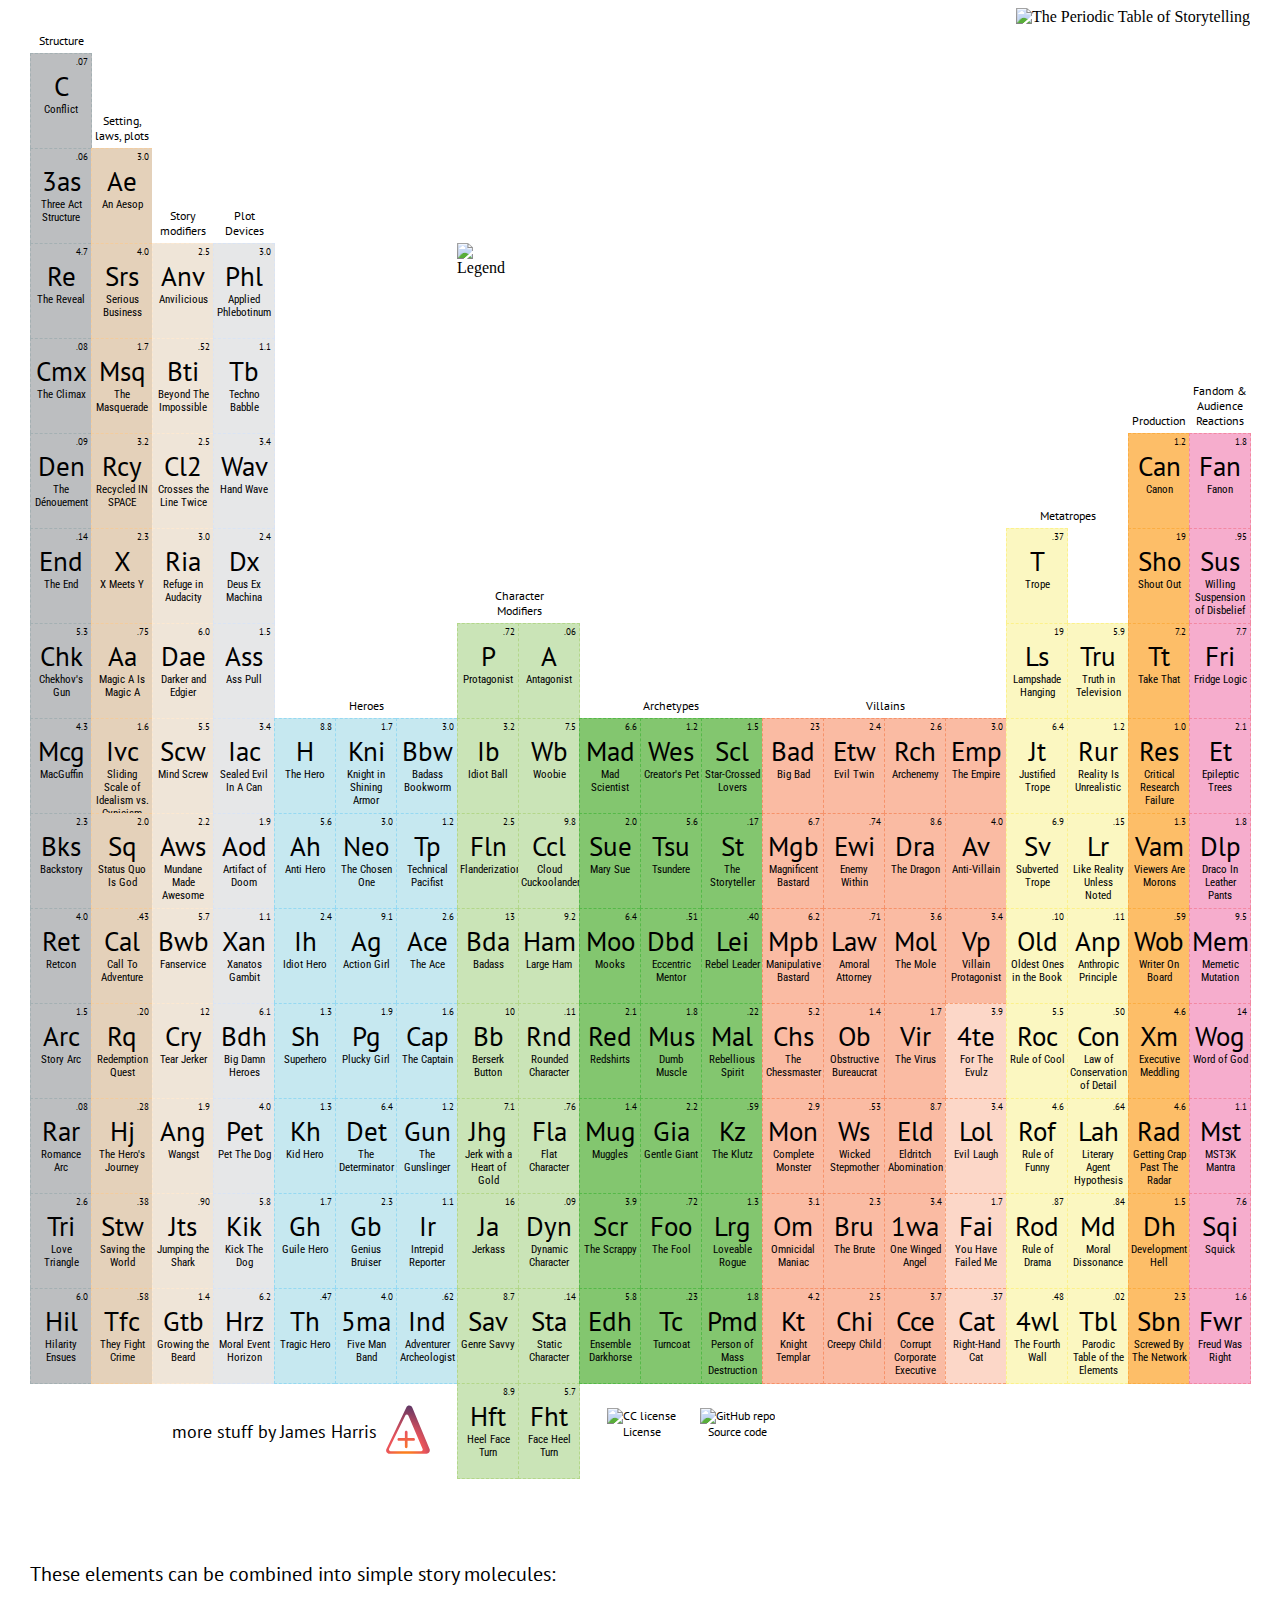
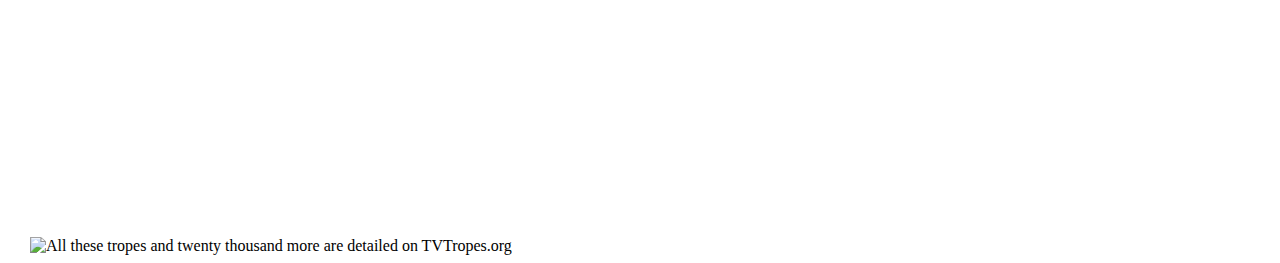
==== commit 2b528467: "Replace logo and move "More stuff" link" ====
--- a/index.html
+++ b/index.html
@@ -96,15 +96,6 @@
 				<div class="tropeIdentifier">Hil</div>
 				<div class="tropeName">Hilarity Ensues</div>
 			</div></a>
-		<div class="contact">
-			<a href="http://jamesharris.design">
-				<img src="img/flying-pen.svg" class="logo" alt="">
-				<div class="moreStuff">
-					more stuff by James Harris
-					<div class="hireMe hidden">hire me!</div>
-				</div>
-			</a>
-		</div>
 	</div>
 	<div class="column">
 		<div class="emptyHalfCell"></div>
@@ -439,6 +430,15 @@
 				<div class="tropeIdentifier">Ind</div>
 				<div class="tropeName">Adventurer Archeologist</div>
 			</div></a>
+		<div class="contact">
+			<a href="http://jamesharris.design">
+				<div class="moreStuff">
+					more stuff by James Harris
+					<div class="hireMe hidden">hire me!</div>
+				</div>
+				<img src="img/plus-delta.svg" class="logo" alt="Plus-delta logo">
+			</a>
+		</div>
 	</div>
 	<div class="column">
 		<div class="emptyHalfCell"></div>
@@ -1059,14 +1059,16 @@
 				<div class="tropeName">Freud Was Right</div>
 			</div></a>
 	</div>
-	<a class="license" href="http://creativecommons.org/licenses/by-nc/4.0/">
-		<img src="img/CC-BY-NC.png" alt="CC license">
-		<div>License</div>
-	</a>
-	<a class="license" href="https://github.com/DawnPaladin/periodic">
-		<img src="img/GitHub-Mark-32px.png" alt="GitHub repo">
-		<div>Source code</div>
-	</a>
+	<div class="metadata">
+		<a class="license" href="http://creativecommons.org/licenses/by-nc/4.0/">
+			<img src="img/CC-BY-NC.png" alt="CC license">
+			<div>License</div>
+		</a>
+		<a class="license" href="https://github.com/DawnPaladin/periodic">
+			<img src="img/GitHub-Mark-32px.png" alt="GitHub repo">
+			<div>Source code</div>
+		</a>
+	</div>
 	<div id="floatfix"><hr></div>
 </div>
 
--- a/style.css
+++ b/style.css
@@ -40,52 +40,33 @@
 	font-family: "PT Sans";
 	font-size: 12px;
 	text-align: center;
-	margin: 1em;
-}
-.posterPlug { /* as emptyCell, but: */
+	margin: 2em 1em;
+}
+.metadata {
+	float: left;
+	display: flex;
+	flex-direction: row;
+	margin-left: 1em;
+}
+.contact {
 	float: right;
-	text-align: right;
-	width: 408px;
-	height: 45px;
-	font-family: "PT Sans";
-	font-size: 12px;
-	padding: 18px;
-	z-index: 1;
-}
-.posterPlug big {
-	font-size: 1.75em;
-}
-.posterPlug a, #interaction a {
-	color: #003f7f;
-}
-.posterPlug p, #interaction p, #sharing p {
-	margin: .2em 0;
-}
-.posterTilt {
-	float: right;
-	position: relative;
-	height: 80px;
-	top: -1.5em;
-	margin-left: 1em;
-	border: 1px solid silver;
-	transform: rotate(10deg);
-	transition: transform .25s;
-}
-.posterPlug:hover .posterTilt {
-	transform: rotate(14deg);
-}
-.contact {
-	float: left;
-	width: 427px;
+	display: flex;
+	flex-direction: row;
+	justify-content: flex-end;
+	width: 330px;
 	font-family: "PT Sans";
 	font-size: 18px;
 	text-align: right;
 	position: relative;
+	margin-right: 1em;
+}
+.contact a {
+	display: flex;
+	flex-direction: row;
 }
 .moreStuff {
 	width: 205px;
 	right: 100px;
-	position: absolute;
 }
 .hireMe {
 	background: rgb(150, 217, 242);
@@ -95,13 +76,8 @@
 	padding: 2px 3px;
 }
 .logo {
-	width: 93px;
-	margin: 1em 1em 0 -1em;
-	float: right;
-	transition: transform .25s;
-}
-.contact a:hover img {
-	transform: translateY(-5px);
+	width: 62px;
+	margin-top: 18px;
 }
 .moreStuff {
 	margin-top: 2em;
